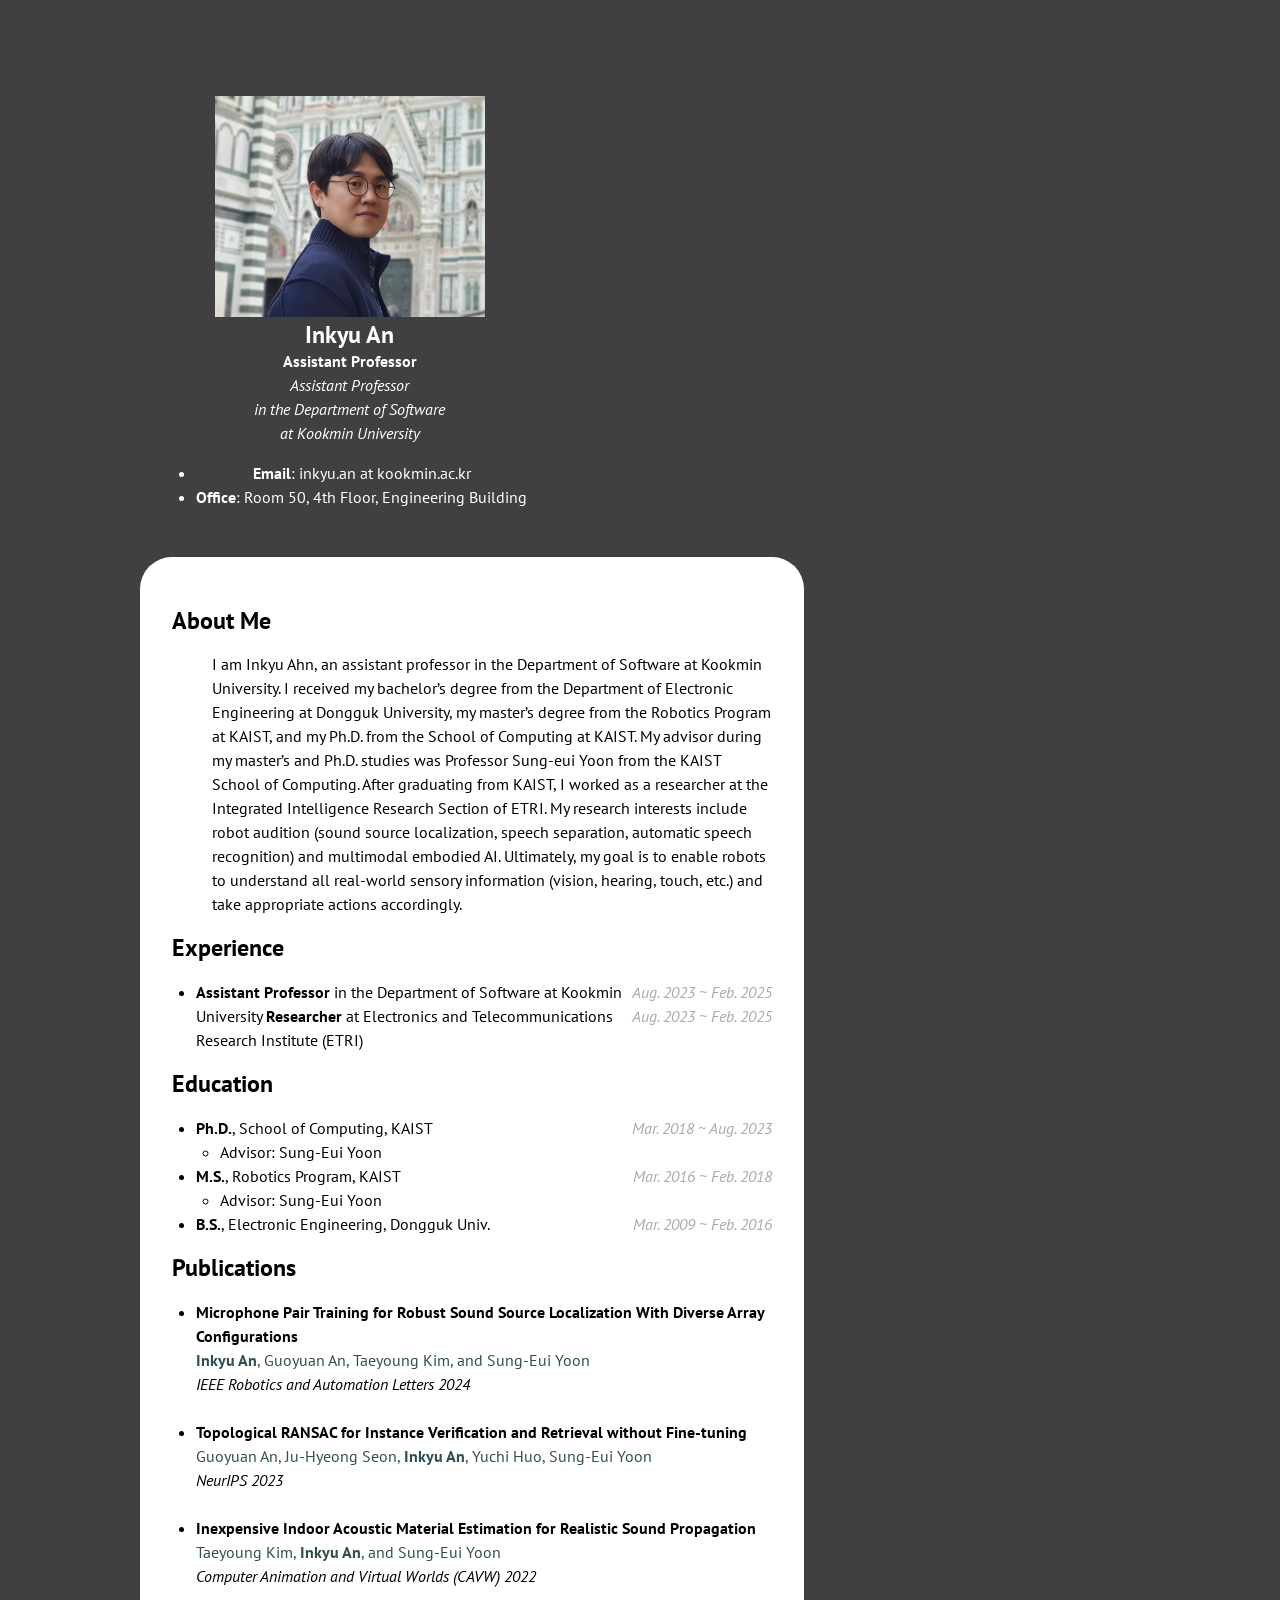
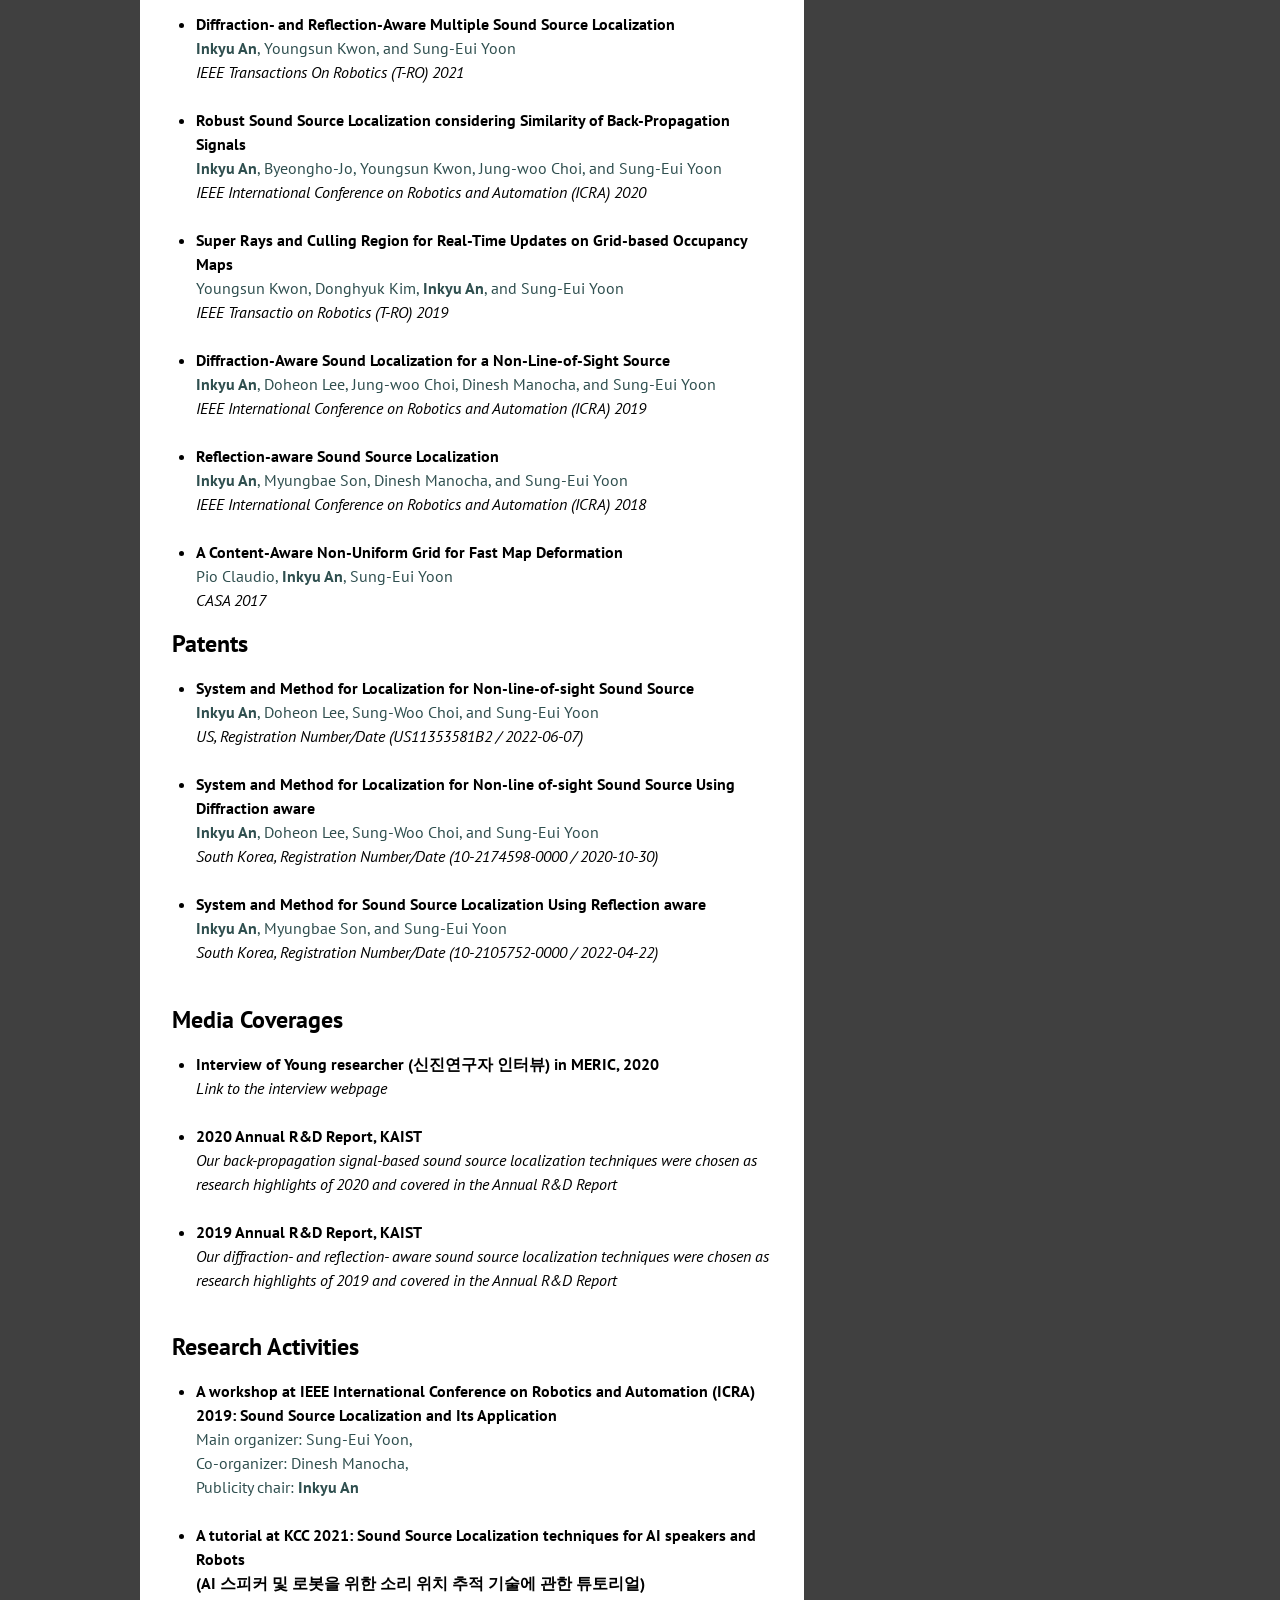
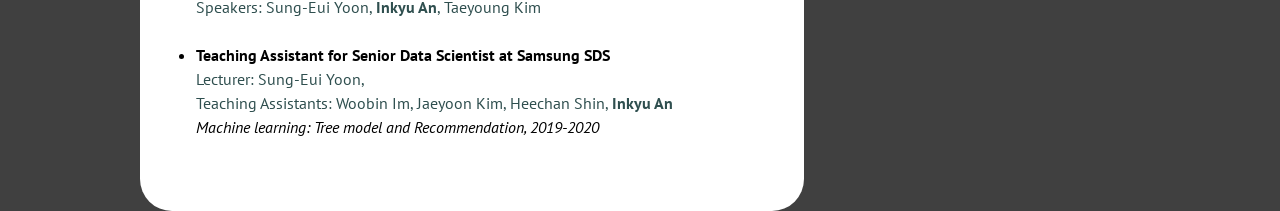
==== index.html @ cab6518e "Update INFO" ====
<!DOCTYPE html>
<html>
<head>
	<meta name="description" content="Inkyu An">
	<meta name="keywords" content="">
	<meta name="author" content="Inkyu An">
	<meta charset="UTF-8">
	<meta name="viewport" content="width=device-width, user-scalable=no">
	<meta name="google-site-verification" content="wQsJOXoyky121_spldt6wYqJQgwMS4G9wstd_vuWvyw" />
	<link rel="stylesheet" type="text/css" href="./base.css" >
	<title>Inkyu An, Researcher at ETRI</title>
</head>

<body>
	<div class="container">
		
		<!--
		<div class="profile">	
			<img class="profile" src="./images/inkyuan.jpg" title="Photo of Inkyu" width="270"><br>
			<font size=5><b>Inkyu An </b></font><br>
			<b>Researcher</b><br>
			<a href="https://www.etri.re.kr/eng/main/main.etri/"><i>Researcher at Electronics and <br> Telecommunications Research Institute <br> (ETRI)
			</i></a><br>
			<img src="ci_img01.png" class="etri0" title="ETRI" style="max-width: 30%; height: auto;"><br><br>
		</div>-->
		<div class="profile">	
			<img class="profile" src="./images/inkyuan.jpg" title="Photo of Inkyu" width="270"><br>
			<font size=5><b>Inkyu An </b></font><br>
			<b>Assistant Professor</b><br>
			<a href="https://cs.kookmin.ac.kr/"><i>Assistant Professor <br> in the Department of Software <br> at Kookmin University</i></a><br>
			<!--
			<a href="https://www.etri.re.kr/eng/main/main.etri"><i>Researcher at Electronics and <br> Telecommunications Research Institute </i> </a><br>
			<a  href="https://www.etri.re.kr/eng/main/main.etri"><img src="./ci_png/1.-wordmark.png" style="max-width: 100px; height: auto;"></a><br><br>
			-->
			<!--
			<b><font size=4>CV: </b>
			<a href="./papers/cv_InkyuAn_20240305.pdf">download as PDF</font></a>
			-->
			<ul>				
				<li><b>Email</b>: inkyu.an at kookmin.ac.kr</li>
				<!--<li><b>Tel</b>: +82 42-860-1475</li>-->
				<!--<li><b>Mobile</b>: +82 10-4730-0006</li>-->
				<li><b>Office</b>: Room 50, 4th Floor, Engineering Building</li>
				<!--<li><b>Office</b>: Room 3440, <a class="bldg-number" style="color:Orange">E3 </a> <a class="bldg-number">CS building </a></li>
				<li><b>Address</b>: Daehak-ro 291, Yuseong-gu, Daejeon 305-701, Republic of Korea</li>-->
			</ul>
		</div>

		<!--------------------------------------------------------->
		<div class="wrap">

			<section id="interest">
				<h2>About Me</h2>
				<ul>
					I am Inkyu Ahn, an assistant professor in the Department of Software at Kookmin University.
					I received my bachelor’s degree from the Department of Electronic Engineering at Dongguk University, my master’s degree from the Robotics Program at KAIST, and my Ph.D. from the School of Computing at KAIST. My advisor during my master’s and Ph.D. studies was Professor Sung-eui Yoon from the KAIST School of Computing.
					After graduating from KAIST, I worked as a researcher at the Integrated Intelligence Research Section of ETRI.
					My research interests include robot audition (sound source localization, speech separation, automatic speech recognition) and multimodal embodied AI. Ultimately, my goal is to enable robots to understand all real-world sensory information (vision, hearing, touch, etc.) and take appropriate actions accordingly.
				</ul>
			</section>

			<section id="experience">
				<h2>Experience</h2>
				<ul>
				<li>
					<span class="time">Aug. 2023 ~ Feb. 2025</span>
					<b>Assistant Professor</b> in the Department of Software at Kookmin University
					<span class="time">Aug. 2023 ~ Feb. 2025</span>
					<b>Researcher</b> at Electronics and Telecommunications Research Institute (ETRI)
				</li>
				</ul>
			</section>
		
			<section id="education">
			<h2>Education</h2>
			<ul>
			<li>
				<span class="time">Mar. 2018 ~ Aug. 2023</span>
				<b>Ph.D.</b>, School of Computing, KAIST
				<!--<a  href="http://www.kaist.ac.kr/html/en/"><img src="KAIST_black.svg" class="kaist" title="KAIST"></a>-->
				<ul>
				<li>Advisor: Sung-Eui Yoon</li>
				</ul>
			</li>
			<li>
				<span class="time">Mar. 2016 ~ Feb. 2018</span>
				<b>M.S.</b>, Robotics Program, KAIST
				<!--<a  href="http://www.kaist.ac.kr/html/en/"><img src="KAIST_black.svg" class="kaist" title="KAIST"></a>-->
				<ul>
				<li>Advisor: Sung-Eui Yoon</li>
				</ul>
			</li>
			<li>
				<span class="time">Mar. 2009 ~ Feb. 2016</span>
				<b>B.S.</b>, Electronic Engineering, Dongguk Univ.
				<!--<a  href="http://www.kaist.ac.kr/html/en/"><img src="KAIST_black.svg" class="kaist" title="Dongguk Univ"></a>-->
				<ul>
				<!--	<li>Advisor: YongKeun Park</li> -->
				</ul>
			</li>
			</ul>
			</section>
				
			<section id="publication">
			<h2>Publications</h2>
			<ul class="publication">
				<li> 
					<!-- <a  href="https://ieeexplore.ieee.org/document/10319788"><div class="title">Microphone Pair Training for Robust Sound Source Localization With Diverse Array Configurations</div></a> -->
					<a  href="./papers/Mic-Pair-Training_RA-L23.pdf"><div class="title">Microphone Pair Training for Robust Sound Source Localization With Diverse Array Configurations</div></a>		
					<div class="authors"><span class="me">Inkyu An</span>, Guoyuan An, Taeyoung Kim, and Sung-Eui Yoon</div>
					<div class="tags">
						<span class="venue">IEEE Robotics and Automation Letters 2024 </span>				
						<!--<a class="file" href="https://sglab.kaist.ac.kr/reflectance_imgcompl/">Project page</a>  
						<a class="file" href="./papers/ImageCompletion/preprint.pdf">PDF</a>
						<a class="file" href="./papers/ImageCompletion/preprint_supp.pdf">Supp.</a>    -->
					</div>
				</li><br>
				<li> 
					<a  href="https://openreview.net/forum?id=U1Kr8FTyhQ"><div class="title">Topological RANSAC for Instance Verification and Retrieval without Fine-tuning</div></a>		
					<div class="authors">Guoyuan An, Ju-Hyeong Seon, <span class="me">Inkyu An</span>, Yuchi Huo, Sung-Eui Yoon</div>
					<div class="tags">
						<span class="venue">NeurIPS 2023</span>				
						<!--<a class="file" href="https://sglab.kaist.ac.kr/reflectance_imgcompl/">Project page</a>  
						<a class="file" href="./papers/ImageCompletion/preprint.pdf">PDF</a>
						<a class="file" href="./papers/ImageCompletion/preprint_supp.pdf">Supp.</a>    -->
					</div>
				</li><br>
			<li> 
                <a  href="https://sgvr.kaist.ac.kr/publication/inexpensive-indoor-acoustic-material-estimation-for-realistic-sound-propagation/"><div class="title">Inexpensive Indoor Acoustic Material Estimation for Realistic Sound Propagation</div></a>		
                <div class="authors">Taeyoung Kim, <span class="me">Inkyu An</span>, and Sung-Eui Yoon</div>
                <div class="tags">
                    <span class="venue">Computer Animation and Virtual Worlds (CAVW) 2022 </span>				
                    <!--<a class="file" href="https://sglab.kaist.ac.kr/reflectance_imgcompl/">Project page</a>  
                    <a class="file" href="./papers/ImageCompletion/preprint.pdf">PDF</a>
                    <a class="file" href="./papers/ImageCompletion/preprint_supp.pdf">Supp.</a>    -->
                </div>
            </li><br>
            <li> 
				<a  href="https://sgvr.kaist.ac.kr/~ikan/papers/DRA_SSL/"><div class="title">Diffraction- and Reflection-Aware Multiple Sound Source Localization</div></a>		
				<div class="authors"><span class="me">Inkyu An</span>, Youngsun Kwon, and Sung-Eui Yoon</div>
				<div class="tags">
					<span class="venue">IEEE Transactions On Robotics (T-RO) 2021 </span>				
					<!--<a class="file" href="https://sglab.kaist.ac.kr/reflectance_imgcompl/">Project page</a>  
					<a class="file" href="./papers/ImageCompletion/preprint.pdf">PDF</a>
					<a class="file" href="./papers/ImageCompletion/preprint_supp.pdf">Supp.</a>    -->
				</div>
			</li><br>
			<li> 
				<a  href="https://sgvr.kaist.ac.kr/~ikan/papers/SSL-BPS/"><div class="title">Robust Sound Source Localization considering Similarity of Back-Propagation Signals</div></a>
				<div class="authors"><span class="me">Inkyu An</span>, Byeongho-Jo, Youngsun Kwon, Jung-woo Choi, and Sung-Eui Yoon</div>
				<div class="tags">
					<span class="venue">IEEE International Conference on Robotics and Automation (ICRA) 2020 </span>				
					<!--<a class="file" href="https://sglab.kaist.ac.kr/reflectance_imgcompl/">Project page</a>  
					<a class="file" href="./papers/ImageCompletion/preprint.pdf">PDF</a>
					<a class="file" href="./papers/ImageCompletion/preprint_supp.pdf">Supp.</a>    -->
				</div>
			</li><br>	
			<li> 
				<a  href="https://sgvr.kaist.ac.kr/~yskwon/papers/tro19-superray-cullingregion/"><div class="title">Super Rays and Culling Region for Real-Time Updates on Grid-based Occupancy Maps</div></a>
				<div class="authors">Youngsun Kwon, Donghyuk Kim, <span class="me">Inkyu An</span>, and Sung-Eui Yoon </div>
				<div class="tags">
					<span class="venue">IEEE Transactio on Robotics (T-RO) 2019 </span>			
					<!--<a class="file" href="https://sglab.kaist.ac.kr/reflectance_imgcompl/">Project page</a>  
					<a class="file" href="./papers/ImageCompletion/preprint.pdf">PDF</a>
					<a class="file" href="./papers/ImageCompletion/preprint_supp.pdf">Supp.</a>    -->
				</div>
			</li><br>		
			<li> 
				<a  href="https://sgvr.kaist.ac.kr/~ikan/papers/DA-SSL/"><div class="title">Diffraction-Aware Sound Localization for a Non-Line-of-Sight Source</div></a>
				<div class="authors"><span class="me">Inkyu An</span>, Doheon Lee, Jung-woo Choi, Dinesh Manocha, and Sung-Eui Yoon</div>
				<div class="tags">
					<span class="venue">IEEE International Conference on Robotics and Automation (ICRA) 2019 </span>			
					<!--<a class="file" href="https://sglab.kaist.ac.kr/reflectance_imgcompl/">Project page</a>  
					<a class="file" href="./papers/ImageCompletion/preprint.pdf">PDF</a>
					<a class="file" href="./papers/ImageCompletion/preprint_supp.pdf">Supp.</a>    -->
				</div>
			</li><br>	
			<li> 
				<a  href="https://sglab.kaist.ac.kr/~ikan/papers/RA-SSL/"><div class="title">Reflection-aware Sound Source Localization</div></a>
				<div class="authors"><span class="me">Inkyu An</span>, Myungbae Son, Dinesh Manocha, and Sung-Eui Yoon</div>
				<div class="tags">
					<span class="venue">IEEE International Conference on Robotics and Automation (ICRA) 2018  </span>			
					<!--<a class="file" href="https://sglab.kaist.ac.kr/reflectance_imgcompl/">Project page</a>  
					<a class="file" href="./papers/ImageCompletion/preprint.pdf">PDF</a>
					<a class="file" href="./papers/ImageCompletion/preprint_supp.pdf">Supp.</a>    -->
				</div>
			</li><br>
			<li> 
				<a  href="http://casa2017.kaist.ac.kr/wordpress/wp-content/uploads/2017/06/75-Claudio.pdf"><div class="title">A Content-Aware Non-Uniform Grid for Fast Map Deformation</div></a>
				<div class="authors"> Pio Claudio, <span class="me">Inkyu An</span>,  Sung-Eui Yoon </div>
				<div class="tags">
					<span class="venue">CASA 2017 </span>
				</div>
			</li>

			</ul>
			</section>

			<section id="patent">
				<h2>Patents</h2>
				<ul class="patent">
				<li> 
					<div class="title">System and Method for Localization for Non-line-of-sight Sound Source</div>
					<div class="authors"><span class="me">Inkyu An</span>, Doheon Lee, Sung-Woo Choi, and Sung-Eui Yoon</div>
					<div class="tags">
						<span class="venue">US, Registration Number/Date (US11353581B2 / 2022-06-07) </span>									
					</div>
				</li><br>
				<li> 
					<div class="title">System and Method for Localization for Non-line of-sight Sound Source Using Diffraction aware</div>
					<div class="authors"><span class="me">Inkyu An</span>, Doheon Lee, Sung-Woo Choi, and Sung-Eui Yoon</div>
					<div class="tags">
						<span class="venue">South Korea, Registration Number/Date (10-2174598-0000 / 2020-10-30) </span>									
					</div>
				</li><br>	
				<li> 
					<div class="title">System and Method for Sound Source Localization Using Reflection aware</div>
					<div class="authors"><span class="me">Inkyu An</span>, Myungbae Son, and Sung-Eui Yoon</div>
					<div class="tags">
						<span class="venue">South Korea, Registration Number/Date (10-2105752-0000 / 2022-04-22) </span>									
					</div>
				</li><br>			
				</ul>
				</section>

			<section id="media">
				<h2>Media Coverages</h2>
				<ul class="media">
				<li> 
					<div class="title">Interview of Young researcher (신진연구자 인터뷰) in MERIC, 2020</div>					
					<div class="tags">
						<span class="venue"><a href="https://www.materic.or.kr/v2/mp/content.asp?f_id=78&page=6&listType=20&s_kinds=&s_word=&listCnt=">Link to the interview webpage</a>
 						</span>									
					</div>
				</li><br>
				<li> 
					<div class="title"><a href="https://kaist.ac.kr/kr/html/kaist/010504.html">2020 Annual R&D Report, KAIST</a></div>
					<div class="tags">
						<span class="venue">Our back-propagation signal-based sound source localization techniques were chosen as research highlights of 2020 and covered in the Annual R&D Report </span>									
					</div>
				</li><br>	
				<li> 
					<div class="title"><a href="https://kaist.ac.kr/kr/html/kaist/010504.html">2019 Annual R&D Report, KAIST</a></div>					
					<div class="tags">
						<span class="venue">Our diffraction- and reflection- aware sound source localization techniques were chosen as research highlights of 2019 and covered in the Annual R&D Report </span>									
					</div>
				</li><br>			
				</ul>
			</section>

			<section id="activity">
				<h2>Research Activities</h2>
				<ul class="activity">
				<li> 
					<div class="title"><a href="https://sglab.kaist.ac.kr/SSL_ICRA19/">A workshop at IEEE International Conference on Robotics and Automation (ICRA) 2019: Sound Source Localization and Its Application</a></div>					
					<div class="speakers">Main organizer: Sung-Eui Yoon, <br>Co-organizer: Dinesh Manocha, <br>Publicity chair: <span class="me">Inkyu An</span></div>
				</li><br>
				<li> 
					<div class="title">A tutorial at KCC 2021: Sound Source Localization techniques for AI speakers and Robots <br> (AI 스피커 및 로봇을 위한 소리 위치 추적 기술에 관한 튜토리얼) </div>
					<div class="speakers">Speakers: Sung-Eui Yoon, <span class="me">Inkyu An</span>, Taeyoung Kim</div>
				</li><br>	
				<li> 
					<div class="title">Teaching Assistant for Senior Data Scientist at Samsung SDS</div>					
					<div class="speakers">Lecturer: Sung-Eui Yoon, <br>Teaching Assistants: Woobin Im, Jaeyoon Kim, Heechan Shin, <span class="me">Inkyu An</span></div>
					<div class="tags">
						<span class="venue">Machine learning: Tree model and Recommendation, 2019-2020 </span>									
					</div>
				</li><br>			
				</ul>
			</section>

		<!--
		<address id="contact">
			<h2>Contact Info.</h2>
			<ul>
			<li><b>Email</b>: inkyu.an at kaist.ac.kr</li>
			<li><b>Phone</b>: +82 10-4730-0006</li>
			<li><b>Office</b>: Room 3440, <a class="bldg-number" style="color:Orange">E3 </a> <a class="bldg-number">CS building </a></li>
			<li><b>Address</b>: Daehak-ro 291, Yuseong-gu, Daejeon 305-701, Republic of Korea</li>
			</ul>
			</address> -->
		</div>
	</div>
</body>
</html>
---- base.css ----
/* Produced by Jiwan Jeong (jiwanjeong@gmail.com) */

@import url(https://fonts.googleapis.com/css?family=Nunito:700);
@import url(https://fonts.googleapis.com/css?family=Titillium+Web:400);
@import url(https://fonts.googleapis.com/css?family=PT+Sans:400,700,400italic,700italic);
@import url(https://fonts.googleapis.com/css?family=Sarina);

body {
	margin: 0;
	background-color: #404040 ;
	font-family: 'PT Sans', sans-serif;
	line-height: 1.5em;
}

div.container {
	width: 1000px;
	margin: 2em auto;
	padding: 2em;
}

div.profile {
	float: left;
	color: White;
	width: auto;
	padding: 2em 2em;
	text-align: center;
	vertical-align: center;
}

div.wrap { 
	float: left;
	width: 600px;
	background-color: white;
	border-radius: 2em;
	padding: 2em; 
}

@media only screen and (max-device-width:640px) {
	body {
		font-size: 0.9em;
	}
	
	div.container {
		width: auto;
		margin: 0;
		padding: 0;
	}
	
	div.profile {
		float: none;
		width: auto;
		padding: 12px;
	}

	div.wrap { 
		float: none;
		width: auto;
		margin: 0;
		padding: 12px; 
		border-radius: 0;
	}

	img.profile {
		width: 120px;
	}

}

li { 
	margin-left: -1em;
}

a:link, a:visited{
	color: inherit;
	text-decoration: none;
}

a:hover, a:focus, a:active {
	/* color:#800000; */
	/* background-color: #E3E0D1;*/
	text-decoration: underline;
}



.time {
	float: right;
	color: DarkGray;
	font-style: italic;
}

.publication .title {
	font-weight: bold;
}

.publication .authors {
	color: DarkSlateGray;
}

.publication .authors .me {
	font-weight: bold;
}

.publication .venue {
	font-style: italic;
}

.publication .venue .abbr {
	font-weight: bold;
}

.publication .tags {
	/* text-transform: lowercase; */
}

.publication span.type {
	border: solid 1px; 
	padding: 1px 3px;	
	font-size: smaller;
}

span.award {
	border-color: Gold;
	border: solid 1px;
	font-size: smaller; 
	color: Gold;
	padding: 1px 3px;
}

.publication span.award {
	background-color: Gold;
	font-size: smaller; 
	color: Black;
	padding: 2px 4px;
}

.publication span.toappear {
	background-color: Orange;
	font-size: smaller; 
	color: White;
	padding: 2px 4px;
}

.publication a.file {
	color: White !important;
	background-color: SlateGray;
	font-size: smaller; 
	text-decoration: none;
	padding: 2px 4px;
}

/* Patents */
.patent .title {
	font-weight: bold;
}

.patent .authors {
	color: DarkSlateGray;
}

.patent .authors .me {
	font-weight: bold;
}

.patent .venue {
	font-style: italic;
}

.patent .venue .abbr {
	font-weight: bold;
}

.patent .tags {
	/* text-transform: lowercase; */
}


/* Media */
.media .title {
	font-weight: bold;
}

.media .venue {
	font-style: italic;
}

.media .venue .abbr {
	font-weight: bold;
}

.media .tags {
	/* text-transform: lowercase; */
}

/* Research Activieis */
.activity .title {
	font-weight: bold;
}

.activity .speakers {
	color: DarkSlateGray;
}

.activity .speakers .me {
	font-weight: bold;
}

.activity .venue {
	font-style: italic;
}

.activity .venue .abbr {
	font-weight: bold;
}

.activity .tags {
	/* text-transform: lowercase; */
}


/* logo */

.kaist {
	content: url(./KAIST_black.svg);
	vertical-align: baseline;
	height: 0.75em;	
}

.kaist0 {
	content: url(./KAIST_white.svg);
	vertical-align: baseline;
	height: 0.75em;	
}

.netmarble {
	content: url(./netmarble.svg);
	vertical-align: baseline;
	height: 0.75em;
}

.cj {
	position: relative;
	content: url(./CJ2.svg);
	height: 2.2em;
	vertical-align: -.5em;
	padding: 0;
	margin: 0;
}

.cjenm {
	content: url(./CJ.svg);
	height: 1em;
	vertical-align: text-bottom;
	padding: 0;
	margin: 0;	
}

.cu {
	font-family: Palatino, 'Palatino Linotype';
}

.mverse {
	font-family: 'Titillium Web', sans-serif;
	font-style: normal;
	color: DimGray; 
	text-decoration: none;
}

.bldg-number {
	font-family: "Nunito", sans-serif;
}







.Sarina {
	font-family: 'Sarina', cursive;
}
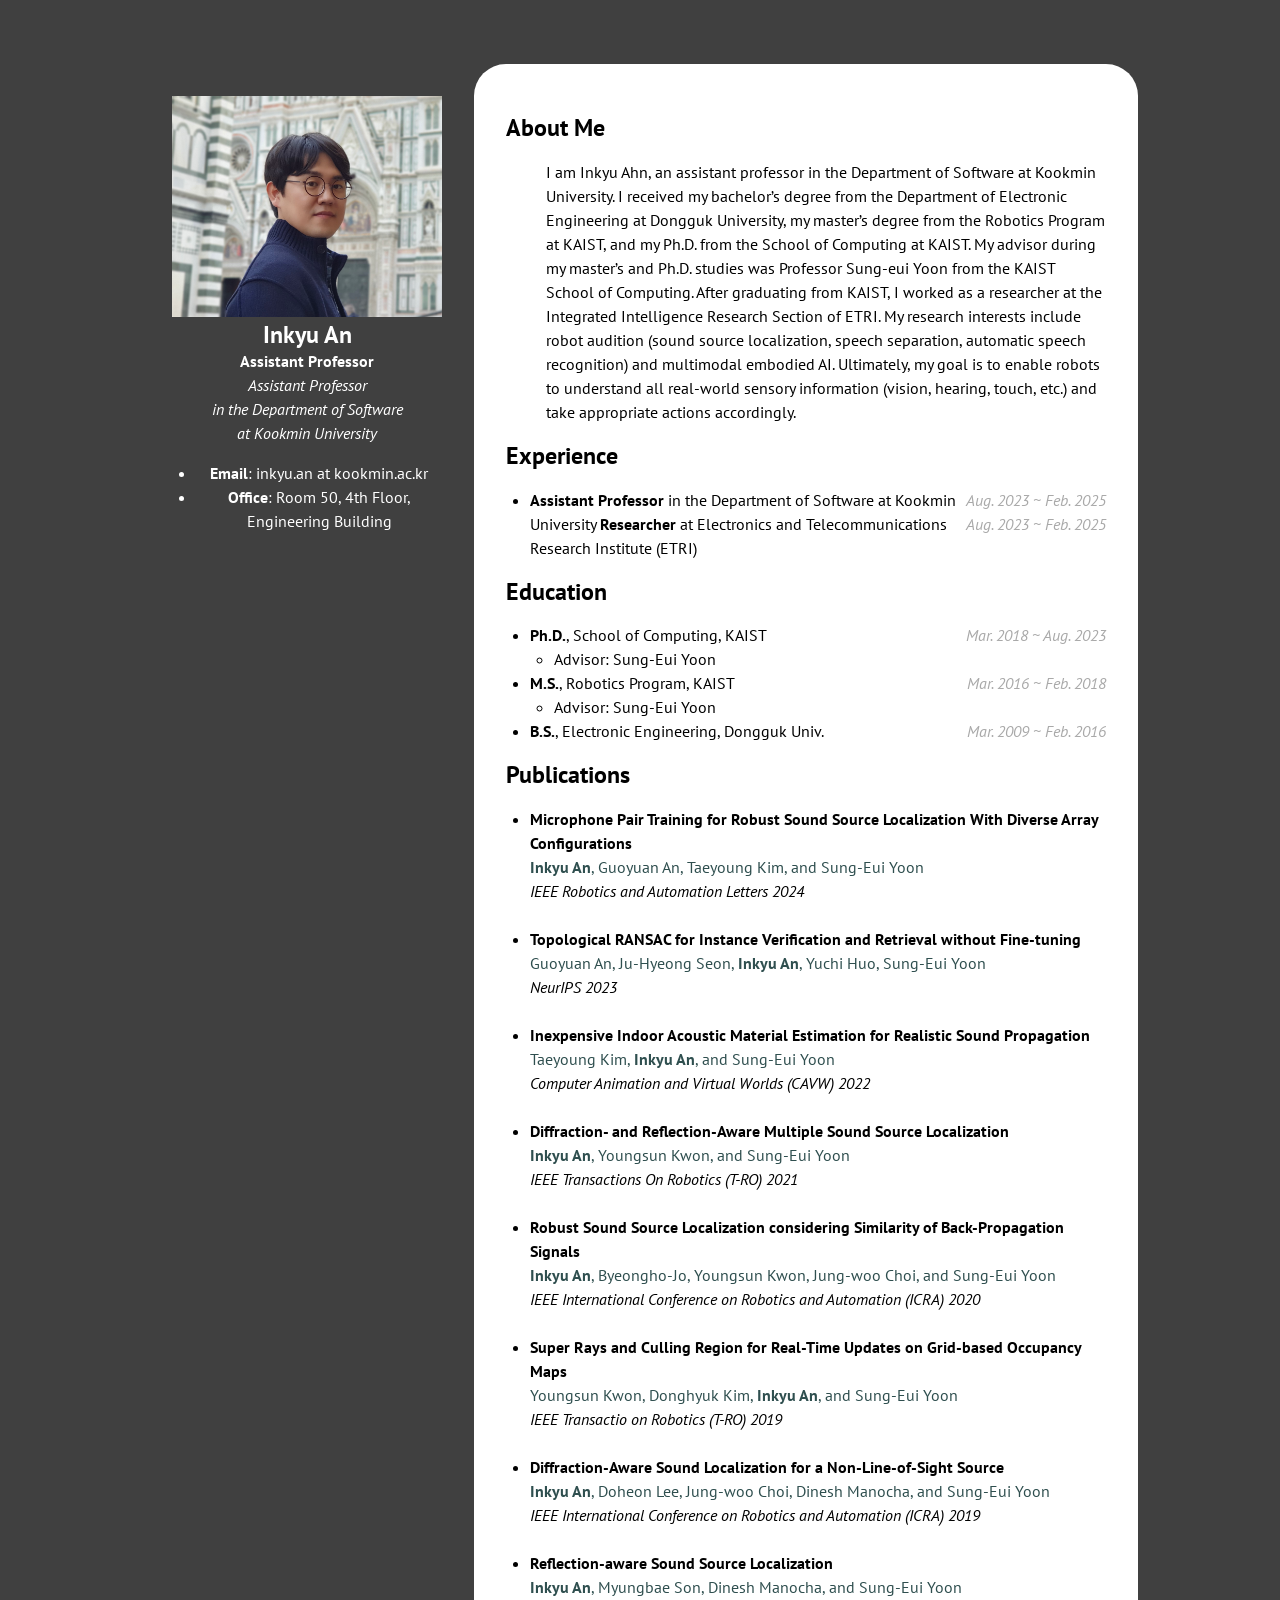
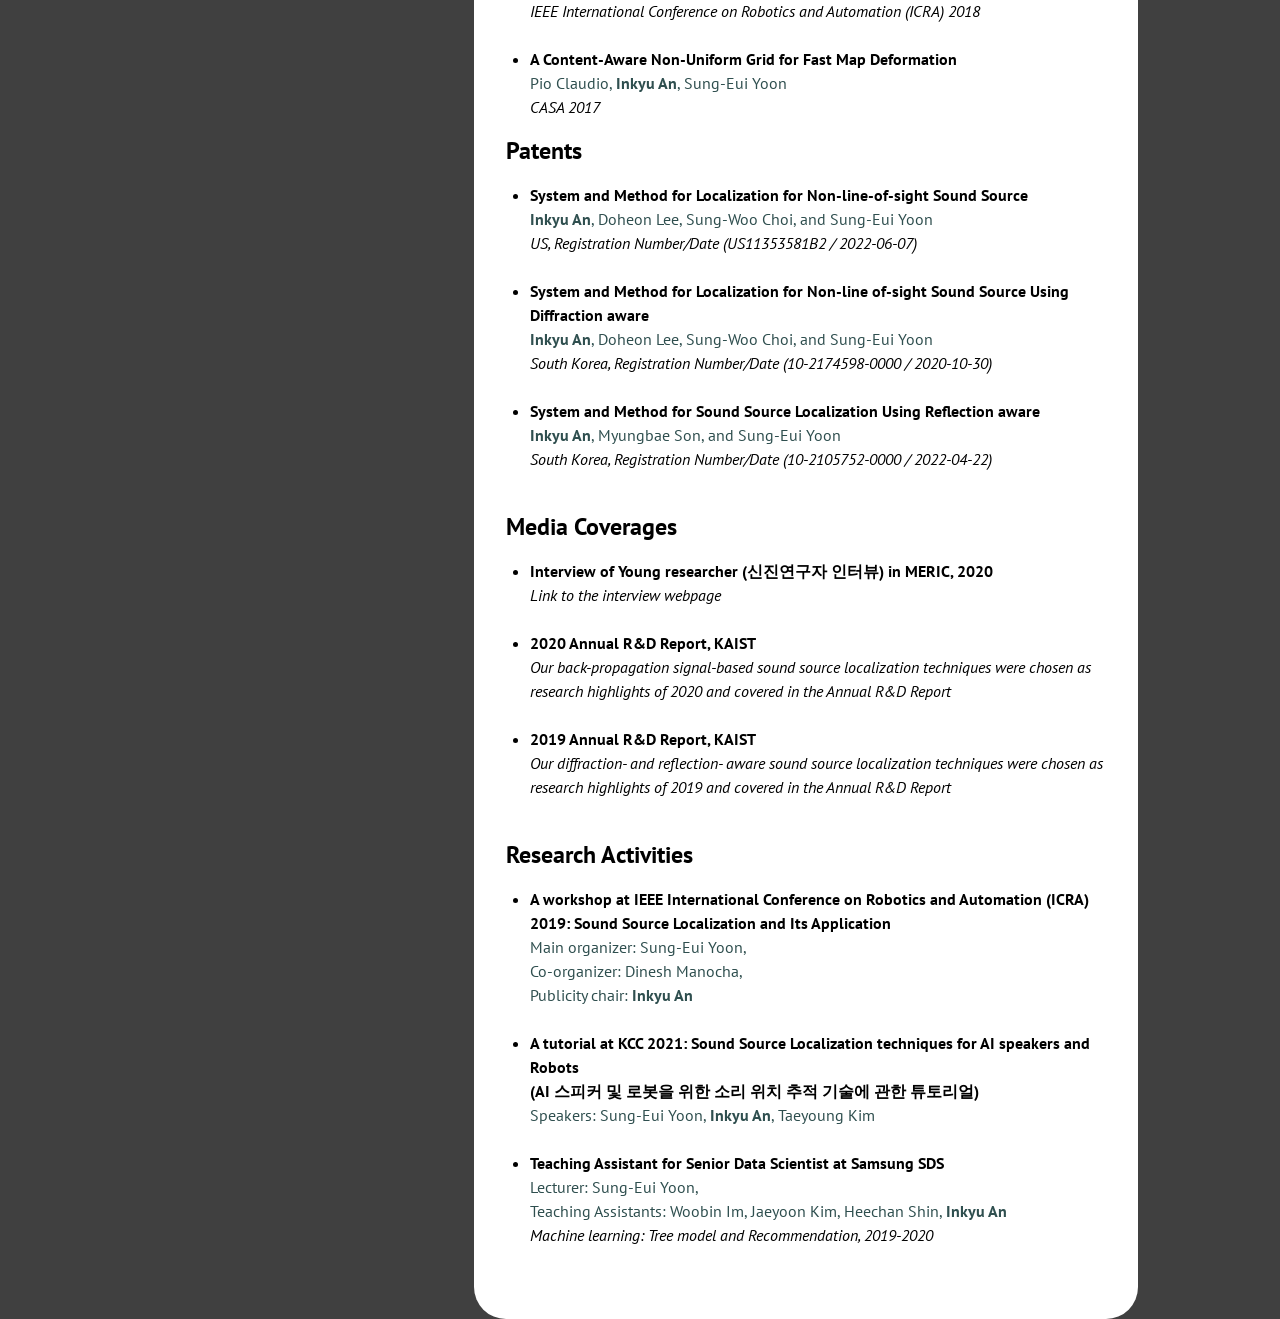
==== commit 4b37891d: "Update INFO." ====
--- a/index.html
+++ b/index.html
@@ -8,7 +8,7 @@
 	<meta name="viewport" content="width=device-width, user-scalable=no">
 	<meta name="google-site-verification" content="wQsJOXoyky121_spldt6wYqJQgwMS4G9wstd_vuWvyw" />
 	<link rel="stylesheet" type="text/css" href="./base.css" >
-	<title>Inkyu An, Researcher at ETRI</title>
+	<title>Inkyu An</title>
 </head>
 
 <body>
@@ -40,7 +40,7 @@
 				<li><b>Email</b>: inkyu.an at kookmin.ac.kr</li>
 				<!--<li><b>Tel</b>: +82 42-860-1475</li>-->
 				<!--<li><b>Mobile</b>: +82 10-4730-0006</li>-->
-				<li><b>Office</b>: Room 50, 4th Floor, Engineering Building</li>
+				<li><b>Office</b>: Room 50, 4th Floor, <br> Engineering Building</li>
 				<!--<li><b>Office</b>: Room 3440, <a class="bldg-number" style="color:Orange">E3 </a> <a class="bldg-number">CS building </a></li>
 				<li><b>Address</b>: Daehak-ro 291, Yuseong-gu, Daejeon 305-701, Republic of Korea</li>-->
 			</ul>
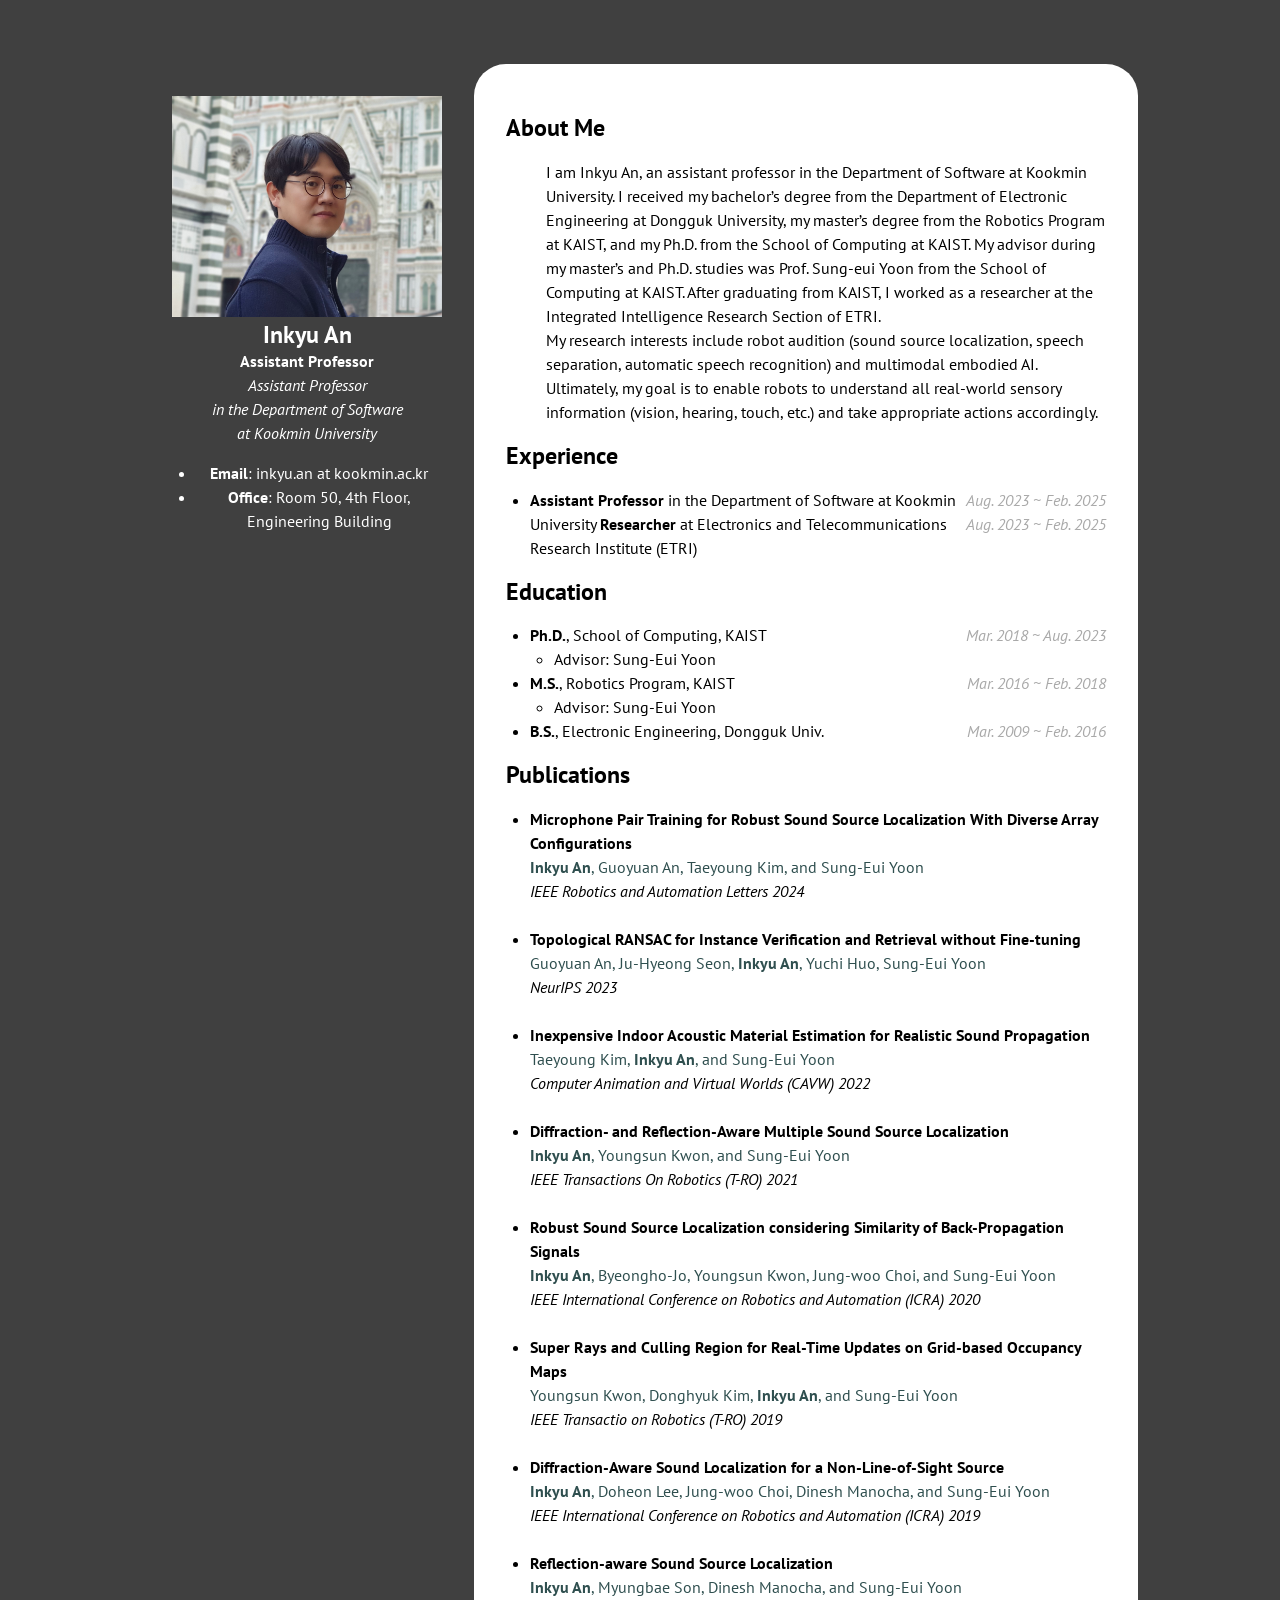
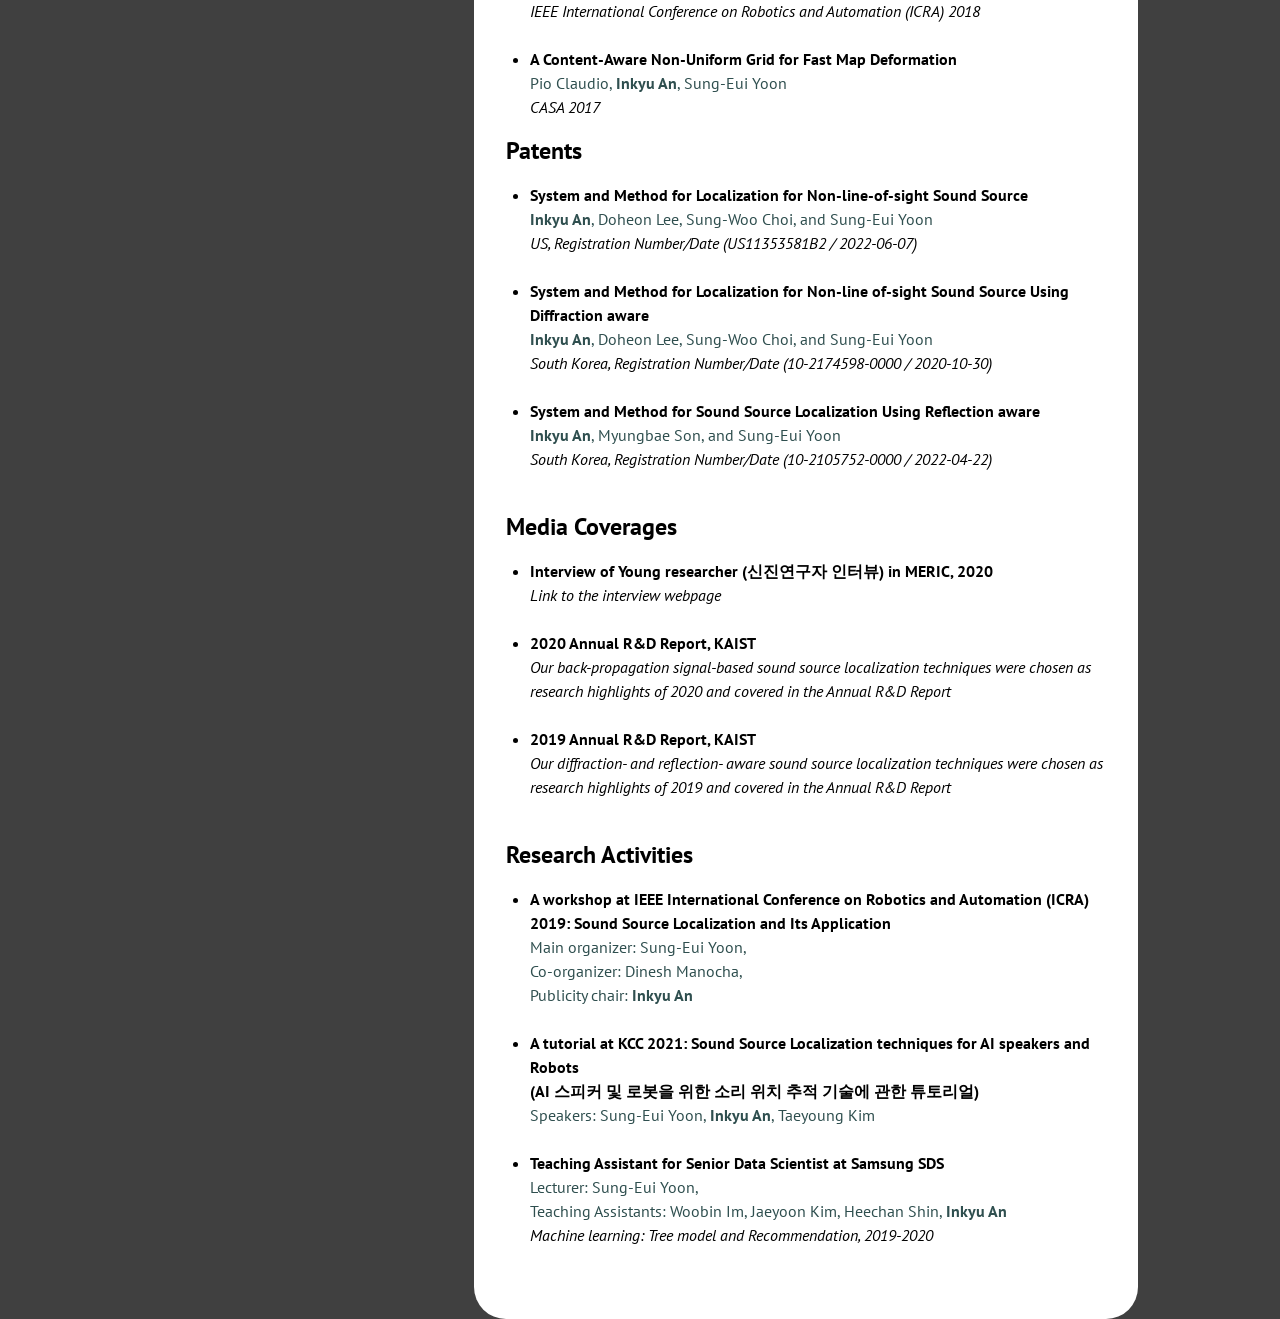
==== commit d7ecbc16: "IK." ====
--- a/index.html
+++ b/index.html
@@ -52,9 +52,13 @@
 			<section id="interest">
 				<h2>About Me</h2>
 				<ul>
-					I am Inkyu Ahn, an assistant professor in the Department of Software at Kookmin University.
-					I received my bachelor’s degree from the Department of Electronic Engineering at Dongguk University, my master’s degree from the Robotics Program at KAIST, and my Ph.D. from the School of Computing at KAIST. My advisor during my master’s and Ph.D. studies was Professor Sung-eui Yoon from the KAIST School of Computing.
+					I am Inkyu An, an assistant professor in the Department of Software at Kookmin University.
+					I received my bachelor’s degree from the Department of Electronic Engineering at Dongguk University, 
+					my master’s degree from the Robotics Program at KAIST, 
+					and my Ph.D. from the School of Computing at KAIST. 
+					My advisor during my master’s and Ph.D. studies was Prof. Sung-eui Yoon from the School of Computing at KAIST.
 					After graduating from KAIST, I worked as a researcher at the Integrated Intelligence Research Section of ETRI.
+					<br>
 					My research interests include robot audition (sound source localization, speech separation, automatic speech recognition) and multimodal embodied AI. Ultimately, my goal is to enable robots to understand all real-world sensory information (vision, hearing, touch, etc.) and take appropriate actions accordingly.
 				</ul>
 			</section>
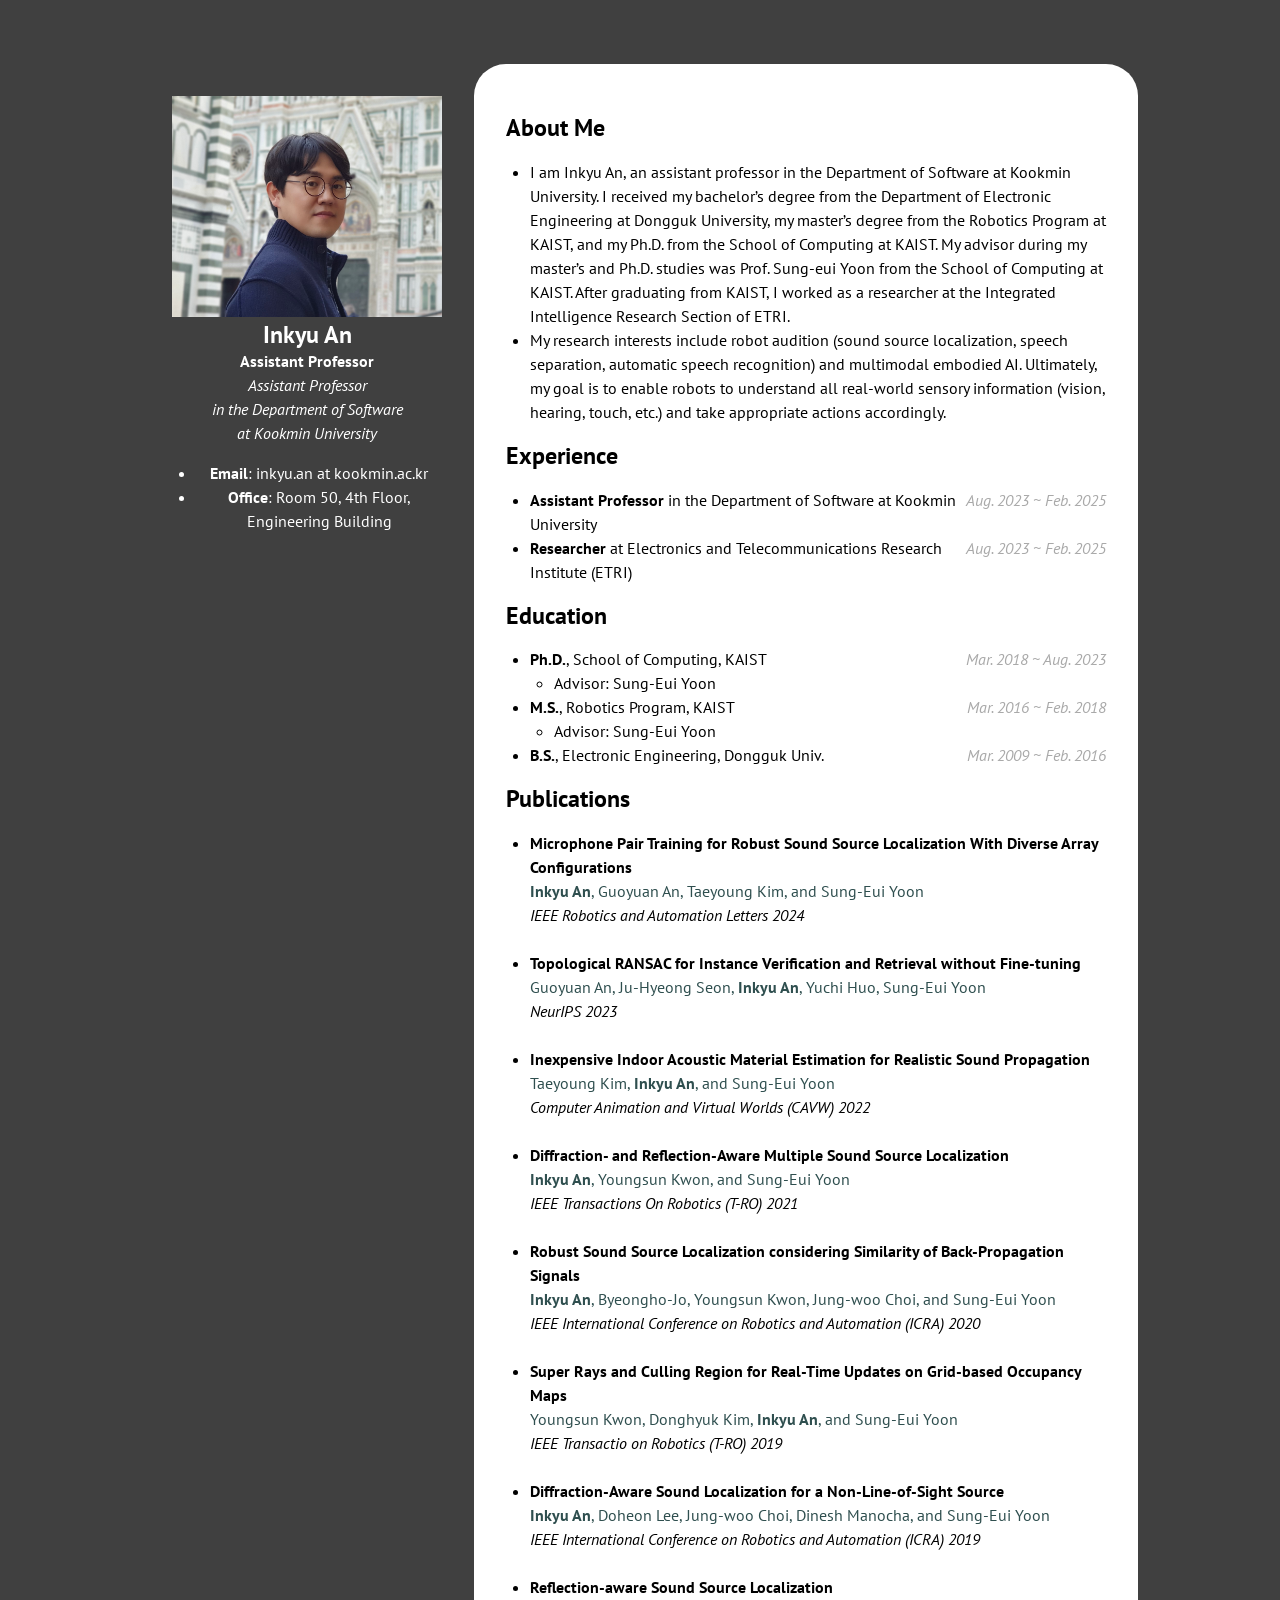
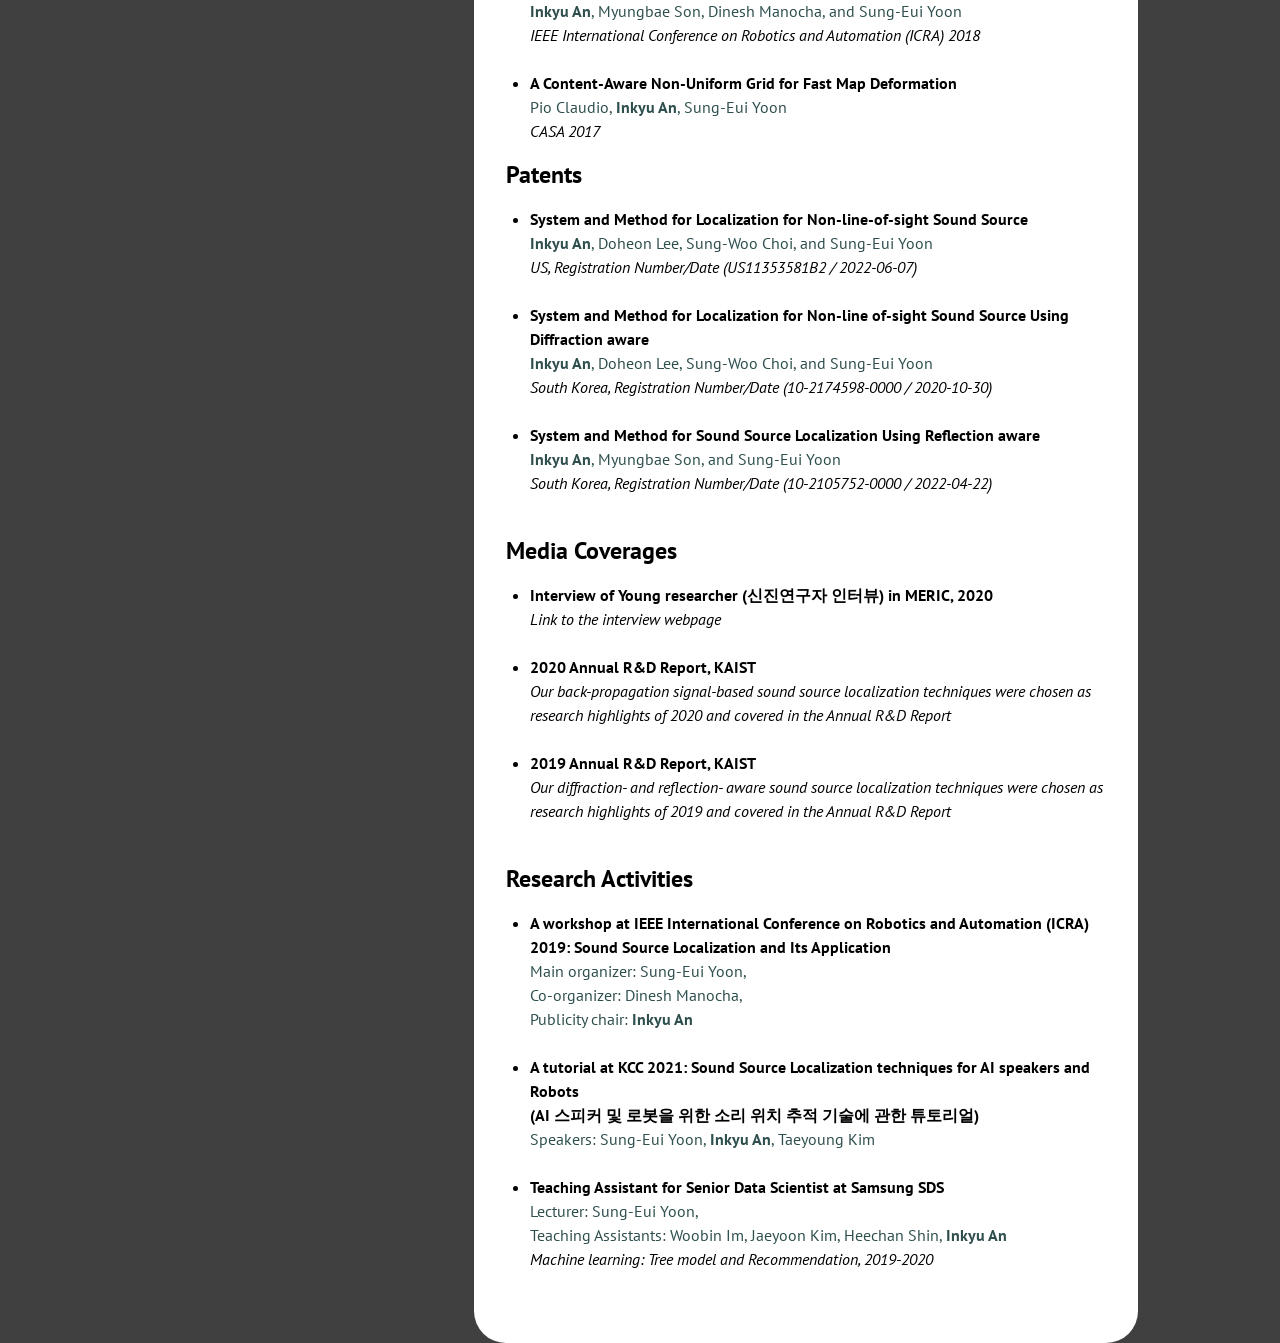
==== commit 027fd5fa: "Update Infomation" ====
--- a/index.html
+++ b/index.html
@@ -52,14 +52,17 @@
 			<section id="interest">
 				<h2>About Me</h2>
 				<ul>
+				<li>
 					I am Inkyu An, an assistant professor in the Department of Software at Kookmin University.
 					I received my bachelor’s degree from the Department of Electronic Engineering at Dongguk University, 
 					my master’s degree from the Robotics Program at KAIST, 
 					and my Ph.D. from the School of Computing at KAIST. 
 					My advisor during my master’s and Ph.D. studies was Prof. Sung-eui Yoon from the School of Computing at KAIST.
 					After graduating from KAIST, I worked as a researcher at the Integrated Intelligence Research Section of ETRI.
-					<br>
+				</li>
+				<li>
 					My research interests include robot audition (sound source localization, speech separation, automatic speech recognition) and multimodal embodied AI. Ultimately, my goal is to enable robots to understand all real-world sensory information (vision, hearing, touch, etc.) and take appropriate actions accordingly.
+				</li>
 				</ul>
 			</section>
 
@@ -69,6 +72,8 @@
 				<li>
 					<span class="time">Aug. 2023 ~ Feb. 2025</span>
 					<b>Assistant Professor</b> in the Department of Software at Kookmin University
+				</li>
+				<li>
 					<span class="time">Aug. 2023 ~ Feb. 2025</span>
 					<b>Researcher</b> at Electronics and Telecommunications Research Institute (ETRI)
 				</li>
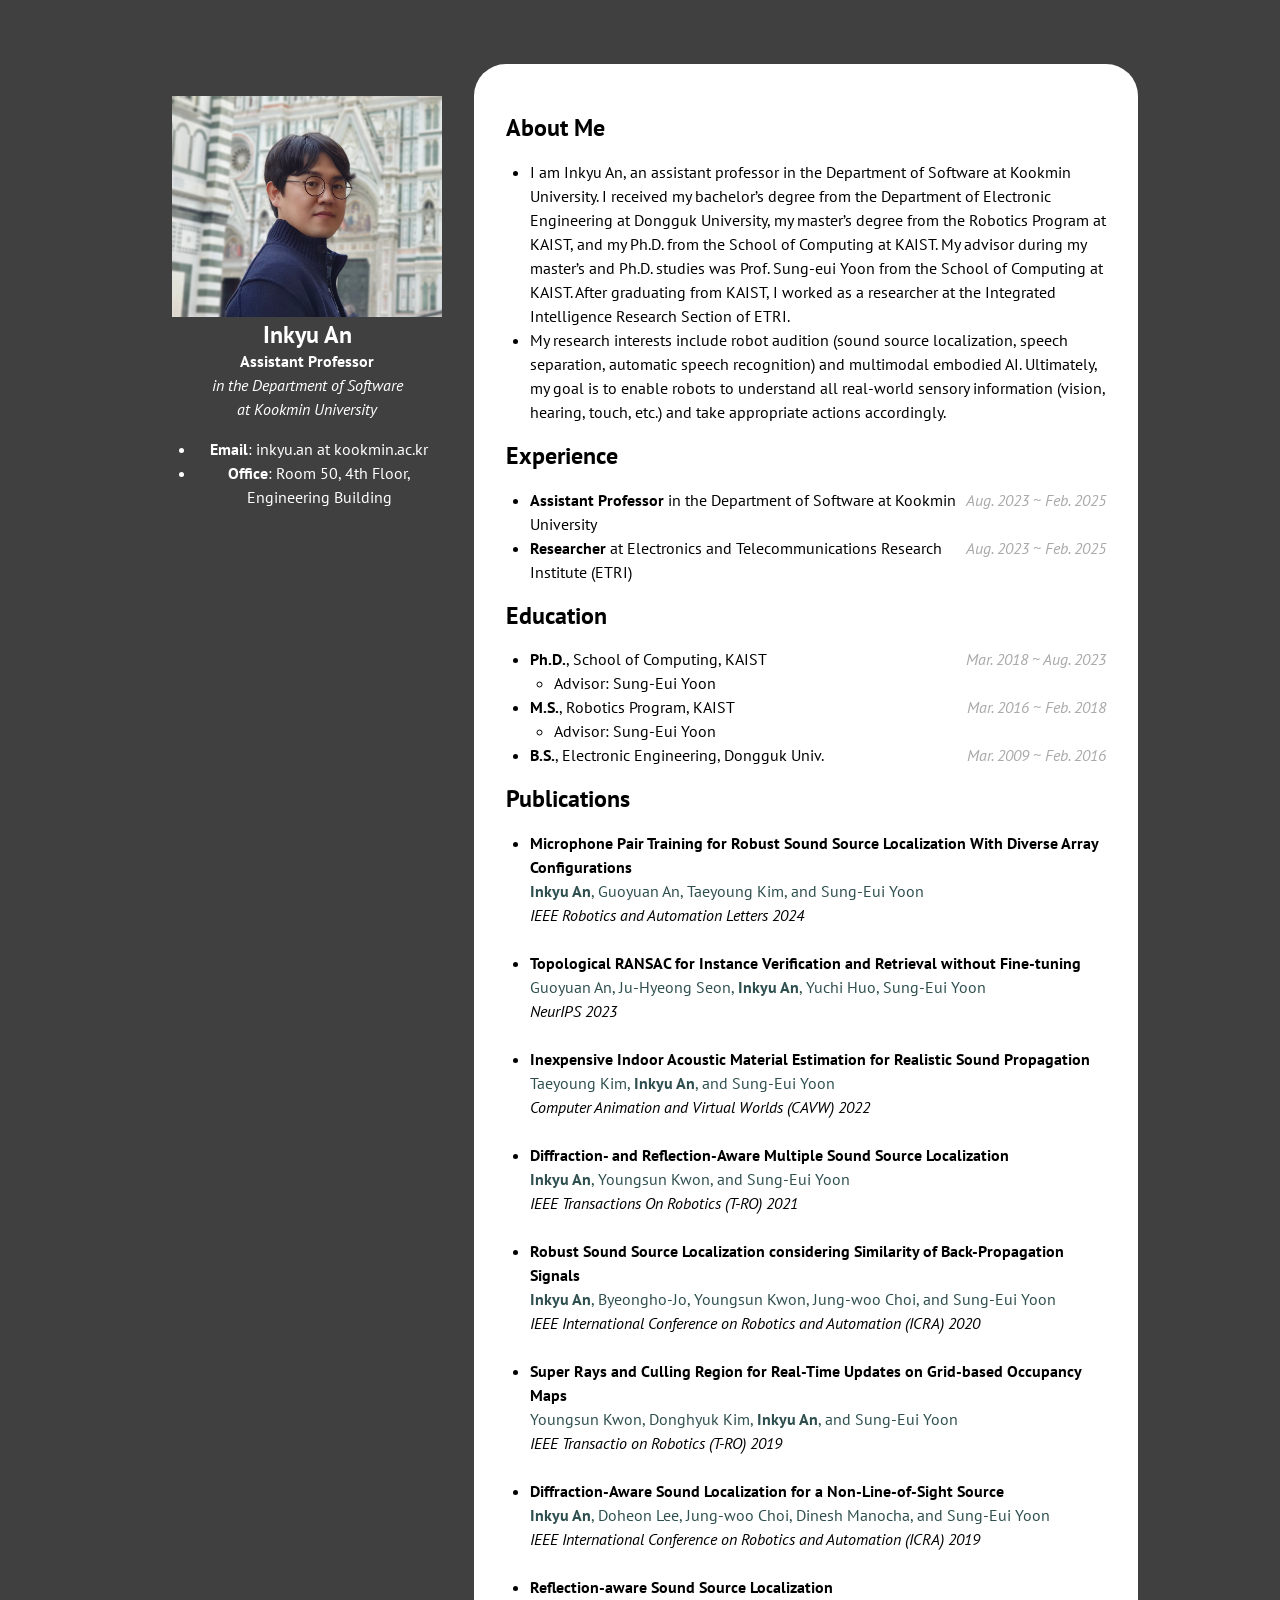
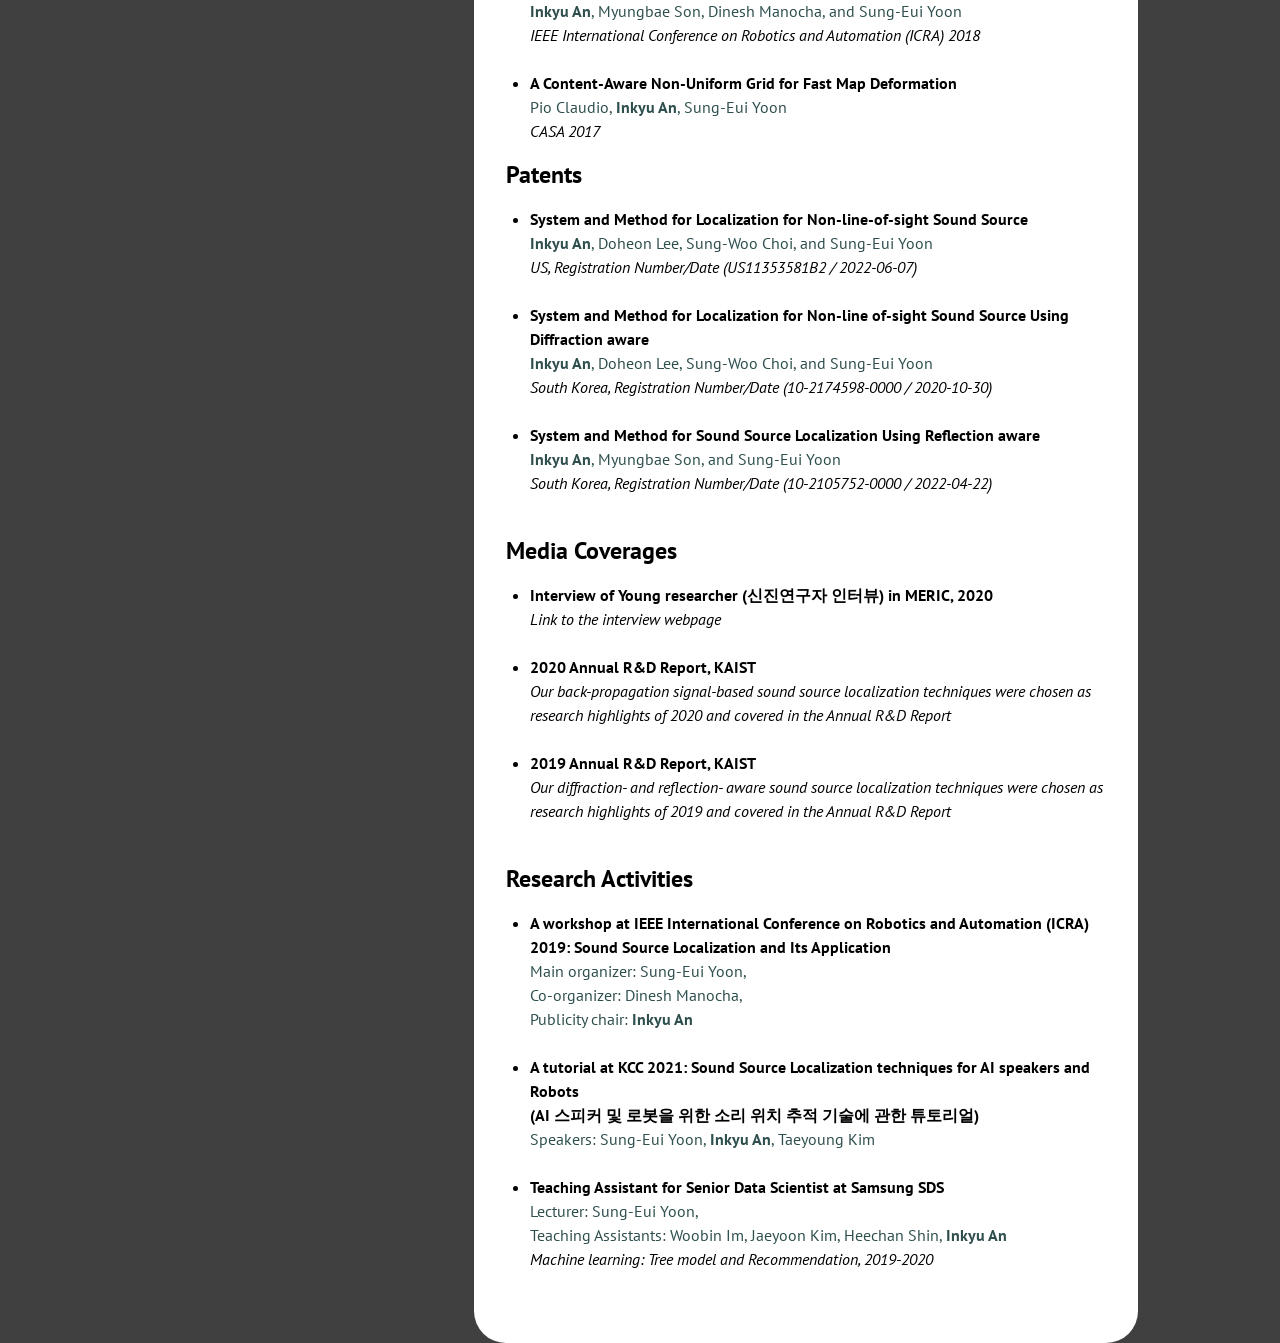
==== commit afc92ad6: "Update Information." ====
--- a/index.html
+++ b/index.html
@@ -27,7 +27,7 @@
 			<img class="profile" src="./images/inkyuan.jpg" title="Photo of Inkyu" width="270"><br>
 			<font size=5><b>Inkyu An </b></font><br>
 			<b>Assistant Professor</b><br>
-			<a href="https://cs.kookmin.ac.kr/"><i>Assistant Professor <br> in the Department of Software <br> at Kookmin University</i></a><br>
+			<a href="https://cs.kookmin.ac.kr/"><i>in the Department of Software <br> at Kookmin University</i></a><br>
 			<!--
 			<a href="https://www.etri.re.kr/eng/main/main.etri"><i>Researcher at Electronics and <br> Telecommunications Research Institute </i> </a><br>
 			<a  href="https://www.etri.re.kr/eng/main/main.etri"><img src="./ci_png/1.-wordmark.png" style="max-width: 100px; height: auto;"></a><br><br>
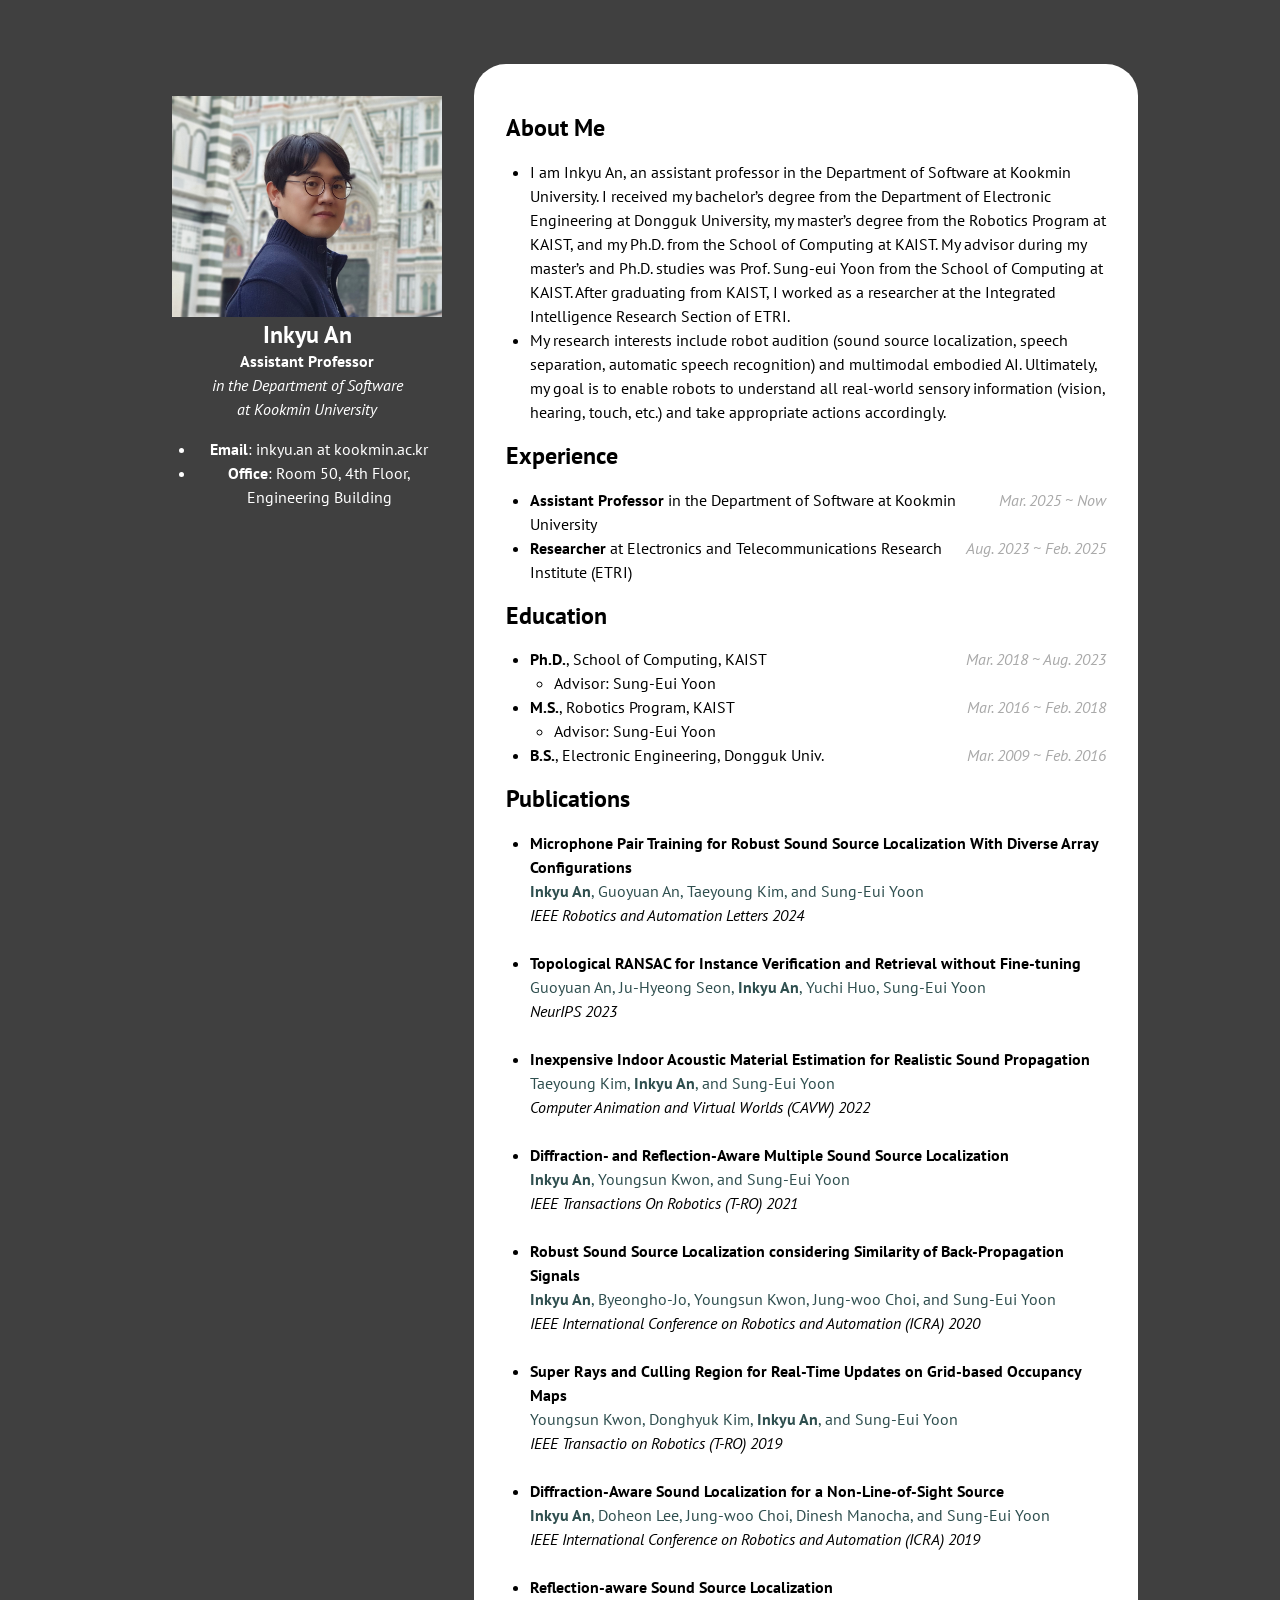
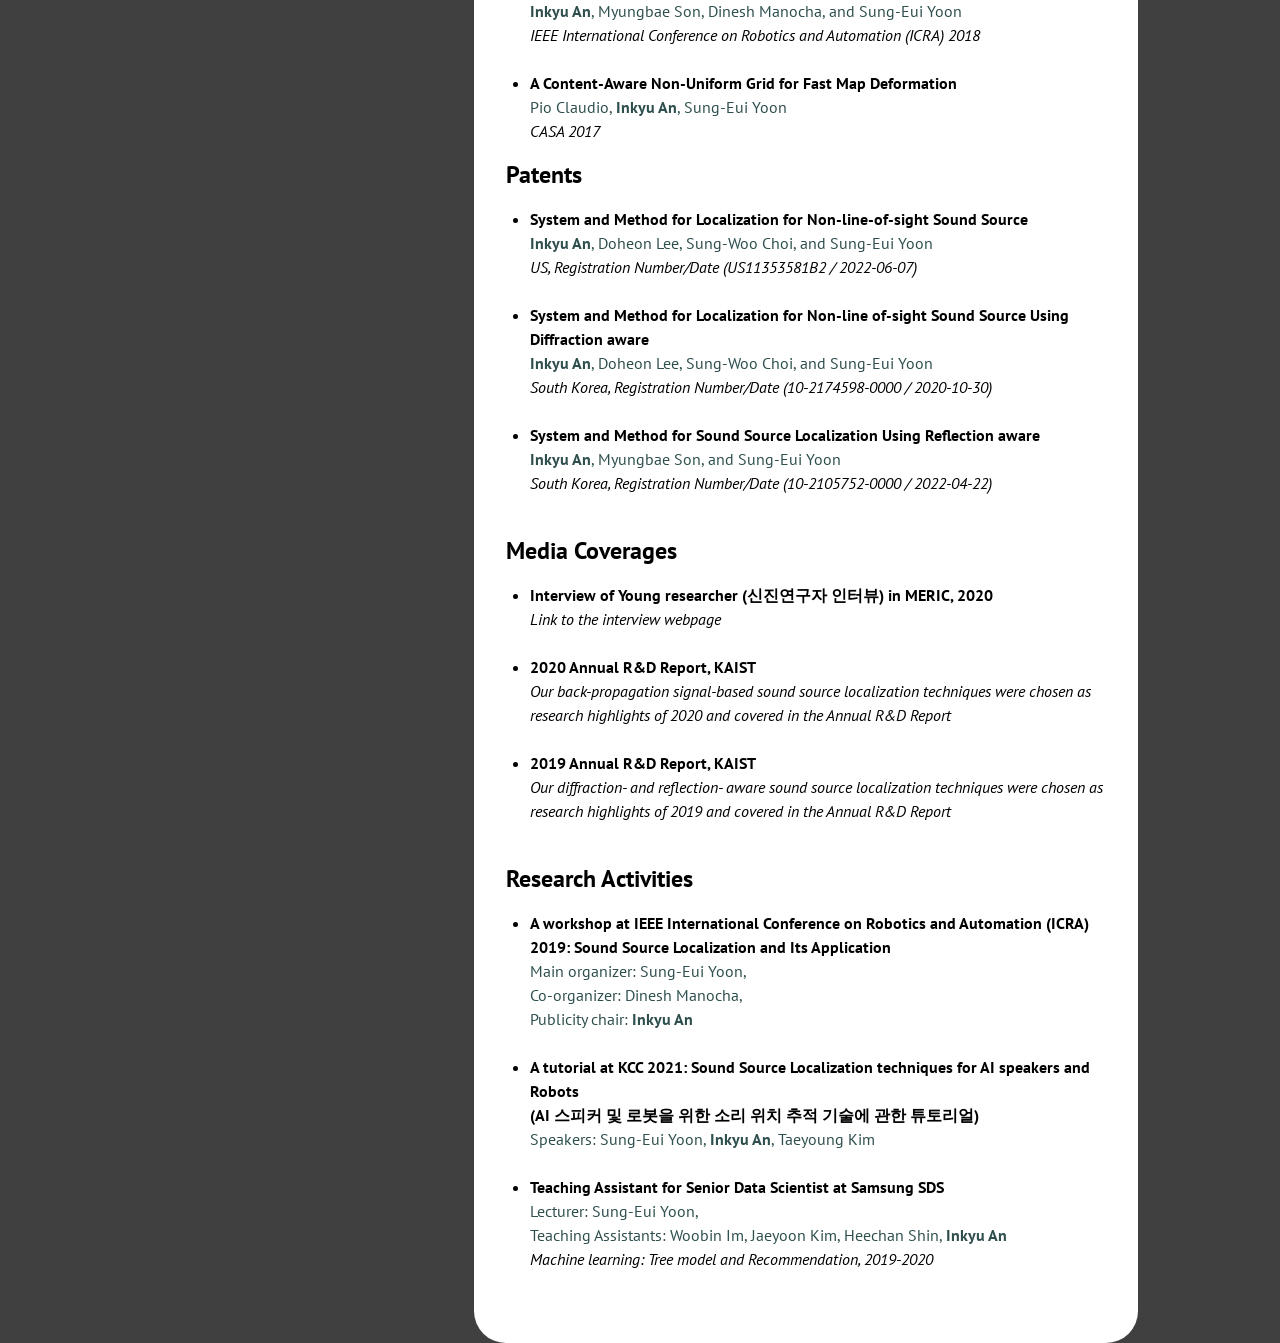
==== commit 73a71081: "IK" ====
--- a/index.html
+++ b/index.html
@@ -70,7 +70,7 @@
 				<h2>Experience</h2>
 				<ul>
 				<li>
-					<span class="time">Aug. 2023 ~ Feb. 2025</span>
+					<span class="time">Mar. 2025 ~ Now</span>
 					<b>Assistant Professor</b> in the Department of Software at Kookmin University
 				</li>
 				<li>
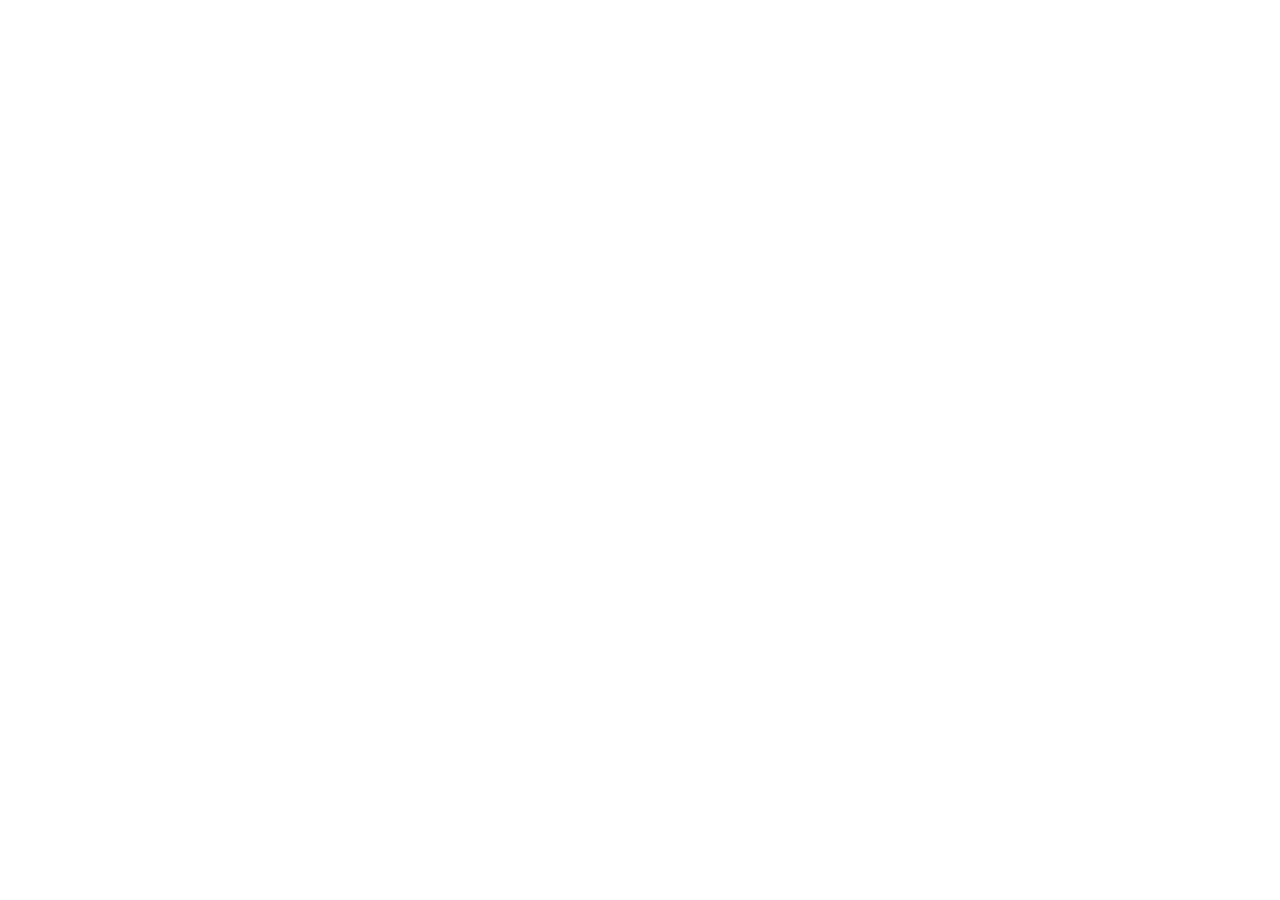
==== commit 7cc6e066: "This page has moved to the MAIR LAb website." ====
--- a/index.html
+++ b/index.html
@@ -1,294 +1,26 @@
 <!DOCTYPE html>
-<html>
+<html lang="en">
 <head>
-	<meta name="description" content="Inkyu An">
-	<meta name="keywords" content="">
-	<meta name="author" content="Inkyu An">
-	<meta charset="UTF-8">
-	<meta name="viewport" content="width=device-width, user-scalable=no">
-	<meta name="google-site-verification" content="wQsJOXoyky121_spldt6wYqJQgwMS4G9wstd_vuWvyw" />
-	<link rel="stylesheet" type="text/css" href="./base.css" >
-	<title>Inkyu An</title>
+  <meta charset="utf-8">
+  <title>Inkyu An - Page Moved</title>
+  <meta name="google-site-verification" content="wQsJOXoyky121_spldt6wYqJQgwMS4G9wstd_vuWvyw">
+  <!-- Redirect immediately to the new address -->
+  <meta http-equiv="refresh" content="0; url=https://mairlab.kookmin.ac.kr/mairlab/members/professors">
+  <link rel="canonical" href="https://mairlab.kookmin.ac.kr/mairlab/members/professors">
+  <script>
+    window.location.replace("https://mairlab.kookmin.ac.kr/mairlab/members/professors");
+  </script>
 </head>
-
 <body>
-	<div class="container">
-		
-		<!--
-		<div class="profile">	
-			<img class="profile" src="./images/inkyuan.jpg" title="Photo of Inkyu" width="270"><br>
-			<font size=5><b>Inkyu An </b></font><br>
-			<b>Researcher</b><br>
-			<a href="https://www.etri.re.kr/eng/main/main.etri/"><i>Researcher at Electronics and <br> Telecommunications Research Institute <br> (ETRI)
-			</i></a><br>
-			<img src="ci_img01.png" class="etri0" title="ETRI" style="max-width: 30%; height: auto;"><br><br>
-		</div>-->
-		<div class="profile">	
-			<img class="profile" src="./images/inkyuan.jpg" title="Photo of Inkyu" width="270"><br>
-			<font size=5><b>Inkyu An </b></font><br>
-			<b>Assistant Professor</b><br>
-			<a href="https://cs.kookmin.ac.kr/"><i>in the Department of Software <br> at Kookmin University</i></a><br>
-			<!--
-			<a href="https://www.etri.re.kr/eng/main/main.etri"><i>Researcher at Electronics and <br> Telecommunications Research Institute </i> </a><br>
-			<a  href="https://www.etri.re.kr/eng/main/main.etri"><img src="./ci_png/1.-wordmark.png" style="max-width: 100px; height: auto;"></a><br><br>
-			-->
-			<!--
-			<b><font size=4>CV: </b>
-			<a href="./papers/cv_InkyuAn_20240305.pdf">download as PDF</font></a>
-			-->
-			<ul>				
-				<li><b>Email</b>: inkyu.an at kookmin.ac.kr</li>
-				<!--<li><b>Tel</b>: +82 42-860-1475</li>-->
-				<!--<li><b>Mobile</b>: +82 10-4730-0006</li>-->
-				<li><b>Office</b>: Room 50, 4th Floor, <br> Engineering Building</li>
-				<!--<li><b>Office</b>: Room 3440, <a class="bldg-number" style="color:Orange">E3 </a> <a class="bldg-number">CS building </a></li>
-				<li><b>Address</b>: Daehak-ro 291, Yuseong-gu, Daejeon 305-701, Republic of Korea</li>-->
-			</ul>
-		</div>
-
-		<!--------------------------------------------------------->
-		<div class="wrap">
-
-			<section id="interest">
-				<h2>About Me</h2>
-				<ul>
-				<li>
-					I am Inkyu An, an assistant professor in the Department of Software at Kookmin University.
-					I received my bachelor’s degree from the Department of Electronic Engineering at Dongguk University, 
-					my master’s degree from the Robotics Program at KAIST, 
-					and my Ph.D. from the School of Computing at KAIST. 
-					My advisor during my master’s and Ph.D. studies was Prof. Sung-eui Yoon from the School of Computing at KAIST.
-					After graduating from KAIST, I worked as a researcher at the Integrated Intelligence Research Section of ETRI.
-				</li>
-				<li>
-					My research interests include robot audition (sound source localization, speech separation, automatic speech recognition) and multimodal embodied AI. Ultimately, my goal is to enable robots to understand all real-world sensory information (vision, hearing, touch, etc.) and take appropriate actions accordingly.
-				</li>
-				</ul>
-			</section>
-
-			<section id="experience">
-				<h2>Experience</h2>
-				<ul>
-				<li>
-					<span class="time">Mar. 2025 ~ Now</span>
-					<b>Assistant Professor</b> in the Department of Software at Kookmin University
-				</li>
-				<li>
-					<span class="time">Aug. 2023 ~ Feb. 2025</span>
-					<b>Researcher</b> at Electronics and Telecommunications Research Institute (ETRI)
-				</li>
-				</ul>
-			</section>
-		
-			<section id="education">
-			<h2>Education</h2>
-			<ul>
-			<li>
-				<span class="time">Mar. 2018 ~ Aug. 2023</span>
-				<b>Ph.D.</b>, School of Computing, KAIST
-				<!--<a  href="http://www.kaist.ac.kr/html/en/"><img src="KAIST_black.svg" class="kaist" title="KAIST"></a>-->
-				<ul>
-				<li>Advisor: Sung-Eui Yoon</li>
-				</ul>
-			</li>
-			<li>
-				<span class="time">Mar. 2016 ~ Feb. 2018</span>
-				<b>M.S.</b>, Robotics Program, KAIST
-				<!--<a  href="http://www.kaist.ac.kr/html/en/"><img src="KAIST_black.svg" class="kaist" title="KAIST"></a>-->
-				<ul>
-				<li>Advisor: Sung-Eui Yoon</li>
-				</ul>
-			</li>
-			<li>
-				<span class="time">Mar. 2009 ~ Feb. 2016</span>
-				<b>B.S.</b>, Electronic Engineering, Dongguk Univ.
-				<!--<a  href="http://www.kaist.ac.kr/html/en/"><img src="KAIST_black.svg" class="kaist" title="Dongguk Univ"></a>-->
-				<ul>
-				<!--	<li>Advisor: YongKeun Park</li> -->
-				</ul>
-			</li>
-			</ul>
-			</section>
-				
-			<section id="publication">
-			<h2>Publications</h2>
-			<ul class="publication">
-				<li> 
-					<!-- <a  href="https://ieeexplore.ieee.org/document/10319788"><div class="title">Microphone Pair Training for Robust Sound Source Localization With Diverse Array Configurations</div></a> -->
-					<a  href="./papers/Mic-Pair-Training_RA-L23.pdf"><div class="title">Microphone Pair Training for Robust Sound Source Localization With Diverse Array Configurations</div></a>		
-					<div class="authors"><span class="me">Inkyu An</span>, Guoyuan An, Taeyoung Kim, and Sung-Eui Yoon</div>
-					<div class="tags">
-						<span class="venue">IEEE Robotics and Automation Letters 2024 </span>				
-						<!--<a class="file" href="https://sglab.kaist.ac.kr/reflectance_imgcompl/">Project page</a>  
-						<a class="file" href="./papers/ImageCompletion/preprint.pdf">PDF</a>
-						<a class="file" href="./papers/ImageCompletion/preprint_supp.pdf">Supp.</a>    -->
-					</div>
-				</li><br>
-				<li> 
-					<a  href="https://openreview.net/forum?id=U1Kr8FTyhQ"><div class="title">Topological RANSAC for Instance Verification and Retrieval without Fine-tuning</div></a>		
-					<div class="authors">Guoyuan An, Ju-Hyeong Seon, <span class="me">Inkyu An</span>, Yuchi Huo, Sung-Eui Yoon</div>
-					<div class="tags">
-						<span class="venue">NeurIPS 2023</span>				
-						<!--<a class="file" href="https://sglab.kaist.ac.kr/reflectance_imgcompl/">Project page</a>  
-						<a class="file" href="./papers/ImageCompletion/preprint.pdf">PDF</a>
-						<a class="file" href="./papers/ImageCompletion/preprint_supp.pdf">Supp.</a>    -->
-					</div>
-				</li><br>
-			<li> 
-                <a  href="https://sgvr.kaist.ac.kr/publication/inexpensive-indoor-acoustic-material-estimation-for-realistic-sound-propagation/"><div class="title">Inexpensive Indoor Acoustic Material Estimation for Realistic Sound Propagation</div></a>		
-                <div class="authors">Taeyoung Kim, <span class="me">Inkyu An</span>, and Sung-Eui Yoon</div>
-                <div class="tags">
-                    <span class="venue">Computer Animation and Virtual Worlds (CAVW) 2022 </span>				
-                    <!--<a class="file" href="https://sglab.kaist.ac.kr/reflectance_imgcompl/">Project page</a>  
-                    <a class="file" href="./papers/ImageCompletion/preprint.pdf">PDF</a>
-                    <a class="file" href="./papers/ImageCompletion/preprint_supp.pdf">Supp.</a>    -->
-                </div>
-            </li><br>
-            <li> 
-				<a  href="https://sgvr.kaist.ac.kr/~ikan/papers/DRA_SSL/"><div class="title">Diffraction- and Reflection-Aware Multiple Sound Source Localization</div></a>		
-				<div class="authors"><span class="me">Inkyu An</span>, Youngsun Kwon, and Sung-Eui Yoon</div>
-				<div class="tags">
-					<span class="venue">IEEE Transactions On Robotics (T-RO) 2021 </span>				
-					<!--<a class="file" href="https://sglab.kaist.ac.kr/reflectance_imgcompl/">Project page</a>  
-					<a class="file" href="./papers/ImageCompletion/preprint.pdf">PDF</a>
-					<a class="file" href="./papers/ImageCompletion/preprint_supp.pdf">Supp.</a>    -->
-				</div>
-			</li><br>
-			<li> 
-				<a  href="https://sgvr.kaist.ac.kr/~ikan/papers/SSL-BPS/"><div class="title">Robust Sound Source Localization considering Similarity of Back-Propagation Signals</div></a>
-				<div class="authors"><span class="me">Inkyu An</span>, Byeongho-Jo, Youngsun Kwon, Jung-woo Choi, and Sung-Eui Yoon</div>
-				<div class="tags">
-					<span class="venue">IEEE International Conference on Robotics and Automation (ICRA) 2020 </span>				
-					<!--<a class="file" href="https://sglab.kaist.ac.kr/reflectance_imgcompl/">Project page</a>  
-					<a class="file" href="./papers/ImageCompletion/preprint.pdf">PDF</a>
-					<a class="file" href="./papers/ImageCompletion/preprint_supp.pdf">Supp.</a>    -->
-				</div>
-			</li><br>	
-			<li> 
-				<a  href="https://sgvr.kaist.ac.kr/~yskwon/papers/tro19-superray-cullingregion/"><div class="title">Super Rays and Culling Region for Real-Time Updates on Grid-based Occupancy Maps</div></a>
-				<div class="authors">Youngsun Kwon, Donghyuk Kim, <span class="me">Inkyu An</span>, and Sung-Eui Yoon </div>
-				<div class="tags">
-					<span class="venue">IEEE Transactio on Robotics (T-RO) 2019 </span>			
-					<!--<a class="file" href="https://sglab.kaist.ac.kr/reflectance_imgcompl/">Project page</a>  
-					<a class="file" href="./papers/ImageCompletion/preprint.pdf">PDF</a>
-					<a class="file" href="./papers/ImageCompletion/preprint_supp.pdf">Supp.</a>    -->
-				</div>
-			</li><br>		
-			<li> 
-				<a  href="https://sgvr.kaist.ac.kr/~ikan/papers/DA-SSL/"><div class="title">Diffraction-Aware Sound Localization for a Non-Line-of-Sight Source</div></a>
-				<div class="authors"><span class="me">Inkyu An</span>, Doheon Lee, Jung-woo Choi, Dinesh Manocha, and Sung-Eui Yoon</div>
-				<div class="tags">
-					<span class="venue">IEEE International Conference on Robotics and Automation (ICRA) 2019 </span>			
-					<!--<a class="file" href="https://sglab.kaist.ac.kr/reflectance_imgcompl/">Project page</a>  
-					<a class="file" href="./papers/ImageCompletion/preprint.pdf">PDF</a>
-					<a class="file" href="./papers/ImageCompletion/preprint_supp.pdf">Supp.</a>    -->
-				</div>
-			</li><br>	
-			<li> 
-				<a  href="https://sglab.kaist.ac.kr/~ikan/papers/RA-SSL/"><div class="title">Reflection-aware Sound Source Localization</div></a>
-				<div class="authors"><span class="me">Inkyu An</span>, Myungbae Son, Dinesh Manocha, and Sung-Eui Yoon</div>
-				<div class="tags">
-					<span class="venue">IEEE International Conference on Robotics and Automation (ICRA) 2018  </span>			
-					<!--<a class="file" href="https://sglab.kaist.ac.kr/reflectance_imgcompl/">Project page</a>  
-					<a class="file" href="./papers/ImageCompletion/preprint.pdf">PDF</a>
-					<a class="file" href="./papers/ImageCompletion/preprint_supp.pdf">Supp.</a>    -->
-				</div>
-			</li><br>
-			<li> 
-				<a  href="http://casa2017.kaist.ac.kr/wordpress/wp-content/uploads/2017/06/75-Claudio.pdf"><div class="title">A Content-Aware Non-Uniform Grid for Fast Map Deformation</div></a>
-				<div class="authors"> Pio Claudio, <span class="me">Inkyu An</span>,  Sung-Eui Yoon </div>
-				<div class="tags">
-					<span class="venue">CASA 2017 </span>
-				</div>
-			</li>
-
-			</ul>
-			</section>
-
-			<section id="patent">
-				<h2>Patents</h2>
-				<ul class="patent">
-				<li> 
-					<div class="title">System and Method for Localization for Non-line-of-sight Sound Source</div>
-					<div class="authors"><span class="me">Inkyu An</span>, Doheon Lee, Sung-Woo Choi, and Sung-Eui Yoon</div>
-					<div class="tags">
-						<span class="venue">US, Registration Number/Date (US11353581B2 / 2022-06-07) </span>									
-					</div>
-				</li><br>
-				<li> 
-					<div class="title">System and Method for Localization for Non-line of-sight Sound Source Using Diffraction aware</div>
-					<div class="authors"><span class="me">Inkyu An</span>, Doheon Lee, Sung-Woo Choi, and Sung-Eui Yoon</div>
-					<div class="tags">
-						<span class="venue">South Korea, Registration Number/Date (10-2174598-0000 / 2020-10-30) </span>									
-					</div>
-				</li><br>	
-				<li> 
-					<div class="title">System and Method for Sound Source Localization Using Reflection aware</div>
-					<div class="authors"><span class="me">Inkyu An</span>, Myungbae Son, and Sung-Eui Yoon</div>
-					<div class="tags">
-						<span class="venue">South Korea, Registration Number/Date (10-2105752-0000 / 2022-04-22) </span>									
-					</div>
-				</li><br>			
-				</ul>
-				</section>
-
-			<section id="media">
-				<h2>Media Coverages</h2>
-				<ul class="media">
-				<li> 
-					<div class="title">Interview of Young researcher (신진연구자 인터뷰) in MERIC, 2020</div>					
-					<div class="tags">
-						<span class="venue"><a href="https://www.materic.or.kr/v2/mp/content.asp?f_id=78&page=6&listType=20&s_kinds=&s_word=&listCnt=">Link to the interview webpage</a>
- 						</span>									
-					</div>
-				</li><br>
-				<li> 
-					<div class="title"><a href="https://kaist.ac.kr/kr/html/kaist/010504.html">2020 Annual R&D Report, KAIST</a></div>
-					<div class="tags">
-						<span class="venue">Our back-propagation signal-based sound source localization techniques were chosen as research highlights of 2020 and covered in the Annual R&D Report </span>									
-					</div>
-				</li><br>	
-				<li> 
-					<div class="title"><a href="https://kaist.ac.kr/kr/html/kaist/010504.html">2019 Annual R&D Report, KAIST</a></div>					
-					<div class="tags">
-						<span class="venue">Our diffraction- and reflection- aware sound source localization techniques were chosen as research highlights of 2019 and covered in the Annual R&D Report </span>									
-					</div>
-				</li><br>			
-				</ul>
-			</section>
-
-			<section id="activity">
-				<h2>Research Activities</h2>
-				<ul class="activity">
-				<li> 
-					<div class="title"><a href="https://sglab.kaist.ac.kr/SSL_ICRA19/">A workshop at IEEE International Conference on Robotics and Automation (ICRA) 2019: Sound Source Localization and Its Application</a></div>					
-					<div class="speakers">Main organizer: Sung-Eui Yoon, <br>Co-organizer: Dinesh Manocha, <br>Publicity chair: <span class="me">Inkyu An</span></div>
-				</li><br>
-				<li> 
-					<div class="title">A tutorial at KCC 2021: Sound Source Localization techniques for AI speakers and Robots <br> (AI 스피커 및 로봇을 위한 소리 위치 추적 기술에 관한 튜토리얼) </div>
-					<div class="speakers">Speakers: Sung-Eui Yoon, <span class="me">Inkyu An</span>, Taeyoung Kim</div>
-				</li><br>	
-				<li> 
-					<div class="title">Teaching Assistant for Senior Data Scientist at Samsung SDS</div>					
-					<div class="speakers">Lecturer: Sung-Eui Yoon, <br>Teaching Assistants: Woobin Im, Jaeyoon Kim, Heechan Shin, <span class="me">Inkyu An</span></div>
-					<div class="tags">
-						<span class="venue">Machine learning: Tree model and Recommendation, 2019-2020 </span>									
-					</div>
-				</li><br>			
-				</ul>
-			</section>
-
-		<!--
-		<address id="contact">
-			<h2>Contact Info.</h2>
-			<ul>
-			<li><b>Email</b>: inkyu.an at kaist.ac.kr</li>
-			<li><b>Phone</b>: +82 10-4730-0006</li>
-			<li><b>Office</b>: Room 3440, <a class="bldg-number" style="color:Orange">E3 </a> <a class="bldg-number">CS building </a></li>
-			<li><b>Address</b>: Daehak-ro 291, Yuseong-gu, Daejeon 305-701, Republic of Korea</li>
-			</ul>
-			</address> -->
-		</div>
-	</div>
+  <p>
+    This page has moved to the MAIR Lab website.
+    If you are not redirected automatically, please
+    <a href="https://mairlab.kookmin.ac.kr/mairlab/members/professors">click here</a>.
+  </p>
+  <p>
+    이 페이지는 MAIR Lab 홈페이지로 이전되었습니다.
+    자동으로 이동하지 않으면
+    <a href="https://mairlab.kookmin.ac.kr/mairlab/members/professors">여기를 클릭</a>하세요.
+  </p>
 </body>
-</html>
+</html>
